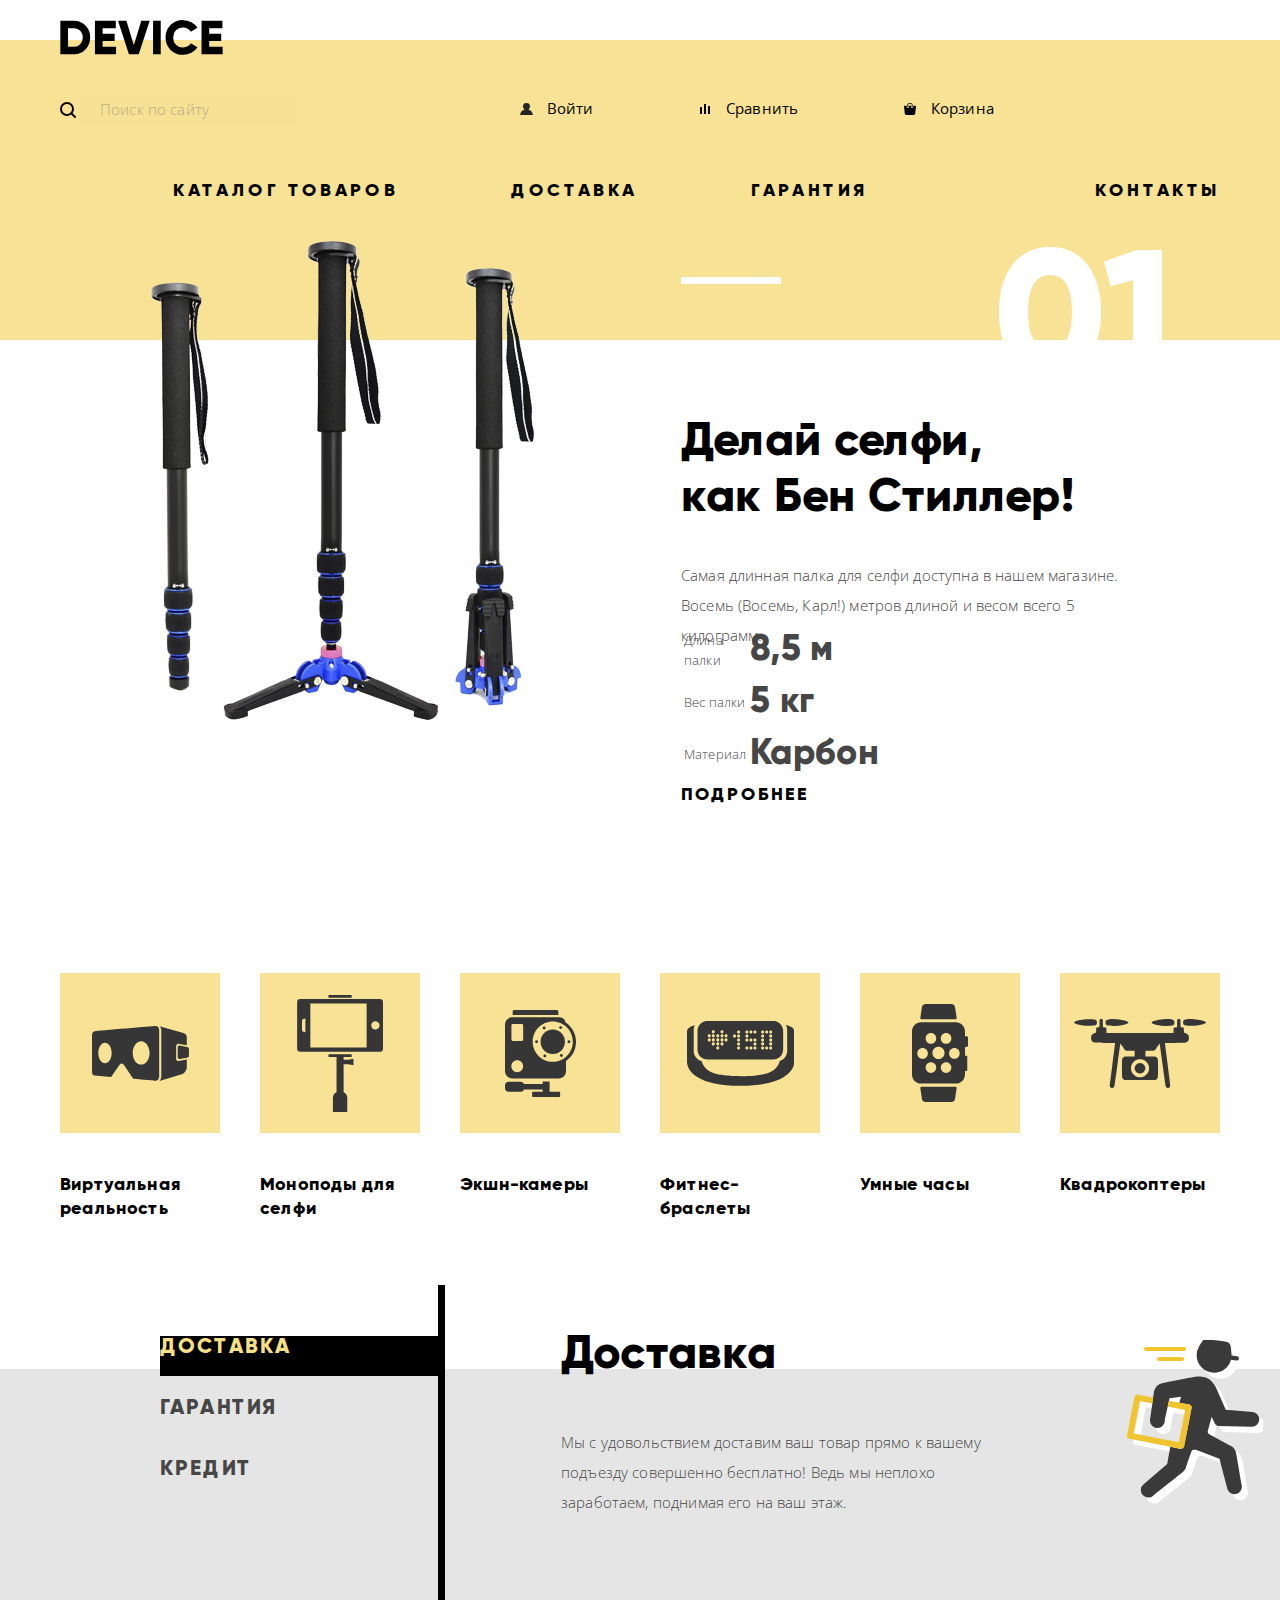
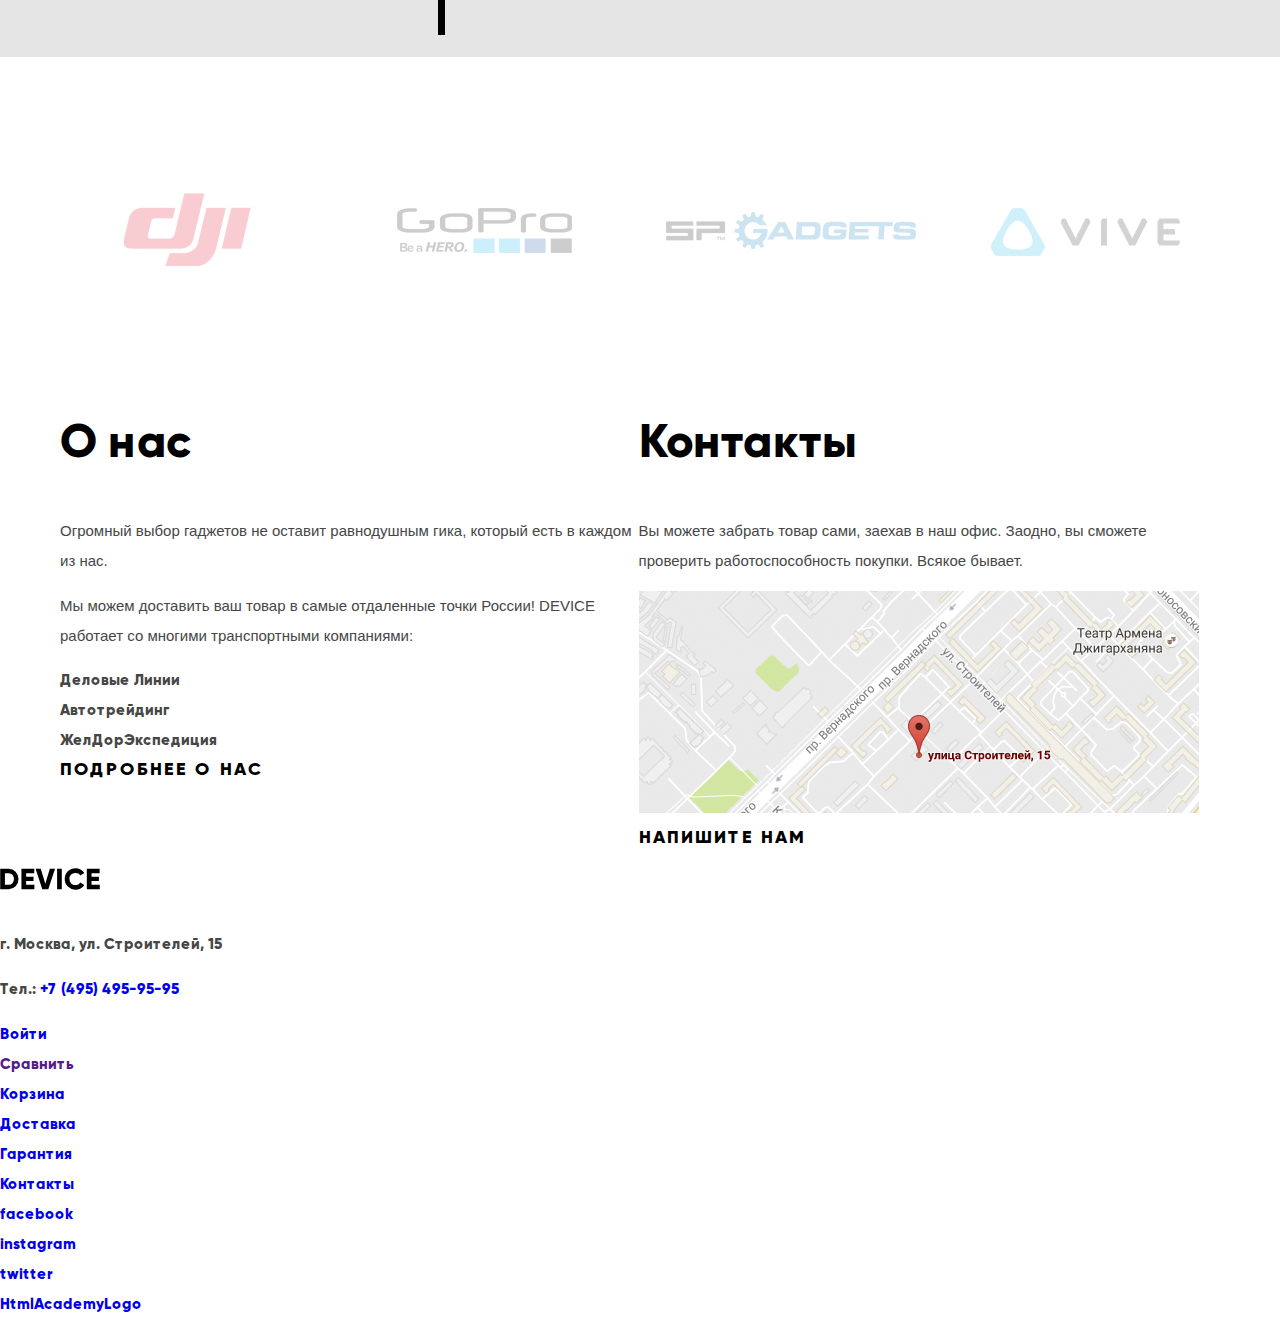
==== index.html @ a7e3dba8 "завершаем базовую стилизацию" ====
<!DOCTYPE html>
<html lang="ru">
<head>
    <meta charset="UTF-8">
    <title>Интернет магазине</title>
    <link href="css/style.css" rel="stylesheet">
    <link href="https://fonts.googleapis.com/css?family=Open+Sans&display=swap" rel="stylesheet">
</head>

<body>

  <header class="main-header">
      <nav class="main-navigation  container">
            <a class="main-logo-header" href="index.html">
                <img src="img/svg-device/logo-device.svg" alt="logo" width="163" height="35">
            </a>
            <div class="header-wrap">
              <div class="header-row">
                  <form class="search-form">
                      <input class="search-button" id="search" type="submit" value="">
                      <input class="search-text" type="search" placeholder="Поиск по сайту">
                  </form>
                  <ul class="user-navigation">
                      <li>
                          <a class="user-navigation-link" href="#">
                            <span class="user-nav-icon user-nav-icon--in"></span>
                            <span>Войти</span>
                          </a>
                      </li>
                      <li>
                          <a class="user-navigation-link" href="#">
                            <span class="user-nav-icon  user-nav-icon--compare"></span>
                            <span>Сравнить</span>
                          </a>
                      </li>
                      <li>
                          <a class="user-navigation-link" href="#">
                            <span class="user-nav-icon user-nav-icon--cart"></span>
                            <span>Корзина</span
                            </a>
                      </li>
                  </ul>
              </div>
              <div class="header-row">
                  <ul class="site-navigation">
                      <li>
                          <a class="site-navigation__link" href="catalog.html">каталог товаров</a>
                          <div class="drop-menu visually-hidden">
                              <ul>
                                  <li><a href="#">виртуальная реальность</a></li>
                                  <li><a>моноподы для селфи</a></li>
                                  <li><a href="#">экшн-камеры</a></li>
                              </ul>
                              <ul>
                                  <li><a href="#">фитнес-браслеты</a></li>
                                  <li><a href="#">умные часы</a></li>
                              </ul>
                              <ul>
                                  <li><a href="#">квадракоптеры</a></li>
                              </ul>
                           </div>
                      </li>
                      <li class="site-nav__link"><a class="site-navigation__link" href="#">доставка</a></li>
                      <li class="site-nav__link"><a class="site-navigation__link" href="#">гарантия</a></li>
                      <li class="site-nav__link"><a class="site-navigation__link" href="#">контакты</a></li>
                </ul>
              </div>
            </div>
      </nav>
  </header>


    <main>
        <h1 class="visually-hidden">Device -- интернет - магазин электроники</h1>

        <section class="promo">
            <h2 class="visually-hidden">Новинки</h2>
            <div class="promo-block  container">
              <ol>
                  <li class="promo-list">
                      <div class="">
                          <h3 class="visually-hidden">Длинная селфи-палка</h3>
                          <img src="img/slider-1.png" alt="фото длинной селфи-палки" width="384" height="486">
                      </div>
                      <div class="">
                      <div class="promo-number-block">
                          <div class="promo-line"></div>
                          <b class="promo-number">01</b>
                      </div>
                      <p class="promo-title"><strong>Делай селфи, как Бен Стиллер!</strong></p>
                      <p class="promo-text">Самая длинная палка для селфи доступна в нашем магазине. Восемь (Восемь, Карл!) метров длиной и весом всего 5 килограмм.</p>
                      <table class="info-table">
                            <caption class="visually-hidden">Характеристики товара</caption>
                            <tr>
                                <td>Длина палки</td>
                                <td class="info-table__big">8,5 м</td>
                            </tr>
                            <tr>
                                <td>Вес палки</td>
                                <td class="info-table__big">5 кг</td>
                            </tr>
                            <tr>
                                <td>Материал</td>
                                <td class="info-table__big">Карбон</td>
                            </tr>
                        </table>
                        <a class="button" href="#">Подробнее</a>
                      </div>
                  </li>
                  <li class="visually-hidden">
                      <h3>Фитнес-браслет</h3>
                      <img src="img/slider-2.png" alt="фото фитнес-браслета" width="345" height="485">
                      <p class="promo-title"><strong>Худеем правильно!</strong></p>
                      <p class="promo-text">Мотивирующие фитнес-браслеты помогут найти в себе силы не пропускать занятия и соблюдать диету.</p>
                      <table class="info-table">
                          <caption class="visually-hidden">Характеристики товара</caption>
                          <tr>
                              <td>Без подзарядки</td>
                              <td class="info-table__big">48 часов</td>
                          </tr>
                      </table>
                      <a href="#">Подробнее</a>
                  </li>
                  <li class="visually-hidden">
                      <h3>Квадрокоптер</h3>
                      <img src="img/slider-3.png" alt="фото квадрокоптера" width="526" height="334">
                      <p class="promo-title"><strong>Порхает как бабочка, жалит как пчела!</strong></p>
                      <p class="promo-text">Этот обычный, на первый взгляд, квадрокоптер оснащен мощным лазером, замаскированным под стандартную камеру.</p>
                      <table class="info-table">
                          <caption class="visually-hidden">Характеристики товара</caption>
                          <tr>
                              <td>Дальность полета</td>
                              <td class="info-table__big">800 м</td>
                          </tr>
                          <tr>
                              <td>Радиус поражения</td>
                              <td class="info-table__big">50 м</td>
                          </tr>
                      </table>
                      <a href="#">Подробнее</a>
                  </li>
              </ol>
            </div>
        </section>

        <section class="category">
            <div class="container">
              <h2 class="visually-hidden">Катерогии товаров</h2>
              <ul class="category-items">
                  <li class="category-list">
                      <a class="categort-link"href="#">
                          <span class="category-icon  category-icon--vr"></span>
                          <span class="category-text">Виртуальная реальность</span>
                      </a>
                  </li>
                  <li class="category-list">
                      <a class="categort-link" href="#">
                          <span class="category-icon  category-icon--selfy"></span>
                          <span class="category-text">Моноподы для селфи</span>
                      </a>
                  </li>
                  <li class="category-list">
                      <a class="categort-link"href="#">
                          <span class="category-icon  category-icon--camera"></span>
                          <span class="category-text">Экшн-камеры</span>
                      </a>
                  </li>
                  <li class="category-list">
                      <a class="categort-link"href="#">
                          <span class="category-icon  category-icon--bracelet"></span>
                          <span class="category-text">Фитнес-браслеты</span>
                      </a>
                  </li>
                  <li class="category-list">
                      <a class="categort-link"href="#">
                          <span class="category-icon  category-icon--watch"></span>
                          <span class="category-text">Умные часы</span>
                      </a>
                  </li  >
                <li class="category-list">
                    <a class="categort-link"href="#">
                        <span class="category-icon  category-icon--quadro"></span>
                        <span class="category-text">Квадрокоптеры</span>
                    </a>
                </li>
              </ul>
              </div>
          </section>

        <section class="advantages">
            <h2 class="visually-hidden">Преимущества</h2>
            <div class="advantages-wrap container">
                <div class="advantages-navigation">
                    <ol class="advantages-lists">
                        <li class="advantages-list  advantages-list--activ"><h3>Доставка</h3></li>
                        <li class="advantages-list"><h3>Гарантия</h3></li>
                        <li class="advantages-list"><h3>Кредит</h3></li>
                    </ol>
                </div>
                <div>
                    <ol class="advantages-content">
                        <li>
                            <h3 class="advantages-title">Доставка</h3>
                            <span class="advantages-icon advantages-icon--delivery"></span>
                            <p class="advantages-text">Мы с удовольствием доставим ваш товар прямо к вашему подъезду совершенно бесплатно! Ведь мы неплохо заработаем, поднимая его на ваш этаж.</p>
                        </li>
                        <li class="visually-hidden">
                            <h3 class="advantages-title">Гарантия</h3>
                            <span class="advantages-icon"></span>
                            <p class="advantages-text">Если из-за возгорания купленного у нас товара у вас сгорит дом — не переживайте, мы выдадим вам новый. Товар, не дом, конечно же.</p>
                        </li>
                        <li class="visually-hidden">
                            <h3 class="advantages-title">Кредит</h3>
                            <span class="advantages-icon"></span>
                            <p class="advantages-text">Залезть в долговую яму стало проще! Кредитные консультанты подберут для вас наиболее выгодные условия кредита. Выгодные для нашего банка, разумеется.
                        </li>
                    </ol>
                </div>
            </div>
        </section>

        <section class="partners">
            <h2 class="visually-hidden">Партнеры</h2>
            <div class="container">
                <ul class="partners-items">
                    <li class="partners-list">
                        <a href="#">
                            <span class="partners-title">DJI</span>
                            <span class="partners-icon  partners-icon--dji"></span>
                        </a>
                    </li>
                    <li class="partners-list">
                        <a href="#">
                            <span class="partners-title">SPGadgets</span>
                            <span class="partners-icon  partners-icon--spgadgets"></span>
                        </a>
                    </li>
                    <li class="partners-list">
                        <a href="#">
                            <span class="partners-title">GoPro</span>
                            <span class="partners-icon  partners-icon--gopro"></span>
                        </a>
                    </li>
                    <li class="partners-list">
                        <a href="#">
                          <span class="partners-title">Vive</span>
                          <span class="partners-icon  partners-icon--vive"></span>
                        </a>
                    </li>
                </ul>
            </div>
        </section>

        <section class="aboutUs container">
          <div class="aboutUs-wrap">
            <div class="aboutUs">
                <h2 class="visually-hidden">Информация о нас</h2>
                <h3 class="aboutUs-title">О нас</h3>
                <p class="aboutUs-text">Огромный выбор гаджетов не оставит равнодушным гика, который есть в каждом из нас.</p>
                <p class="aboutUs-text">Мы можем доставить ваш товар в самые отдаленные точки России! DEVICE работает со многими транспортными компаниями:</p>
                <ol>
                    <li>Деловые Линии</li>
                    <li>Автотрейдинг</li>
                    <li>ЖелДорЭкспедиция</li>
                </ol>
                <a class="button" href="#">Подробнее о нас</a>
            </div>
            <div class="contacts">
                <h2 class="visually-hidden">Наши контакты</h2>
                <h3 class="aboutUs-title">Контакты</h3>
                <p class="aboutUs-text">Вы можете забрать товар сами, заехав в наш офис. Заодно, вы сможете проверить работоспособность покупки. Всякое бывает.</p>
                <img src="img/map.png" alt="г. Москва, ул. Строителей, 15" width="560" height="222"><br>
                <a class="button" href="#">Напишите нам</a>
            </div>
          </div>
        </section>

    </main>

    <footer>
        <a href="index.html"><img class="" src="img/svg-device/logo-device.svg" alt="logo-device" width="100" height="50"></a>
        <h2 class="visually-hidden">Контакты магазина</h2>
        <p class="footer-link">г. Москва, ул. Строителей, 15</p>
        <p class="footer-link">Тел.:<a  href="tel:+74954959595"> +7 (495) 495-95-95</a></p>
        <h2 class="visually-hidden">Меню пользователя</h2>
        <ul class="footer-link">
            <li>
               <a href="#">Войти</a>
            </li>
            <li>
               <a href="">Cравнить</a>
            </li>
            <li>
               <a href="#">Kорзина</a>
            </li>
        </ul>
        <h2 class="visually-hidden">Информация о покупке товара </h2>
        <ul class="delivery-info">
            <li><a href="#">Доставка</a></li>
            <li><a href="#">Гарантия</a></li>
            <li><a href="#">Контакты</a></li>
        </ul>
        <h2 class="visually-hidden">Ссылки на социальные страницы</h2>
        <ul class="social-links">
            <li><a href="#" aria-label="Фейсбук">faсebook</a></li>
            <li><a href="#" aria-label="Инстаграм">instagram</a></li>
            <li><a href="#" aria-label="Твиттер">twitter</a></li>
        </ul>
        <h2 class="visually-hidden">Разработано HtmlAcademy</h2>
        <a href="#" aria-label="HtmlAcademy">HtmlAcademyLogo</a>
    </footer>


    <section class="visually-hidden modal modal-text">
        <h2 class="visually-hidden">написать нам письмо</h2>
        <form class="text-user" action="#" method="post">
            <label for="userName">Ваше имя:</label>
            <input id="userName" type="text" name="name" value="" placeholder="Имя Фамилия">
            <label for="userMail">Ваш e-mail:</label>
            <input id="userMail" type="email" name="email" value="" placeholder="email@example.com">
            <label for="letter">Текст письма:</label>
            <textarea id="letter" name="letter" >В свободной форме</textarea>
            <button class="modal-close" type="submit">Отправить</button>
        </form>
        <button class="modal-button" type="button">закрыть</button>
    </section>


    <section class="visually-hidden modal modal-map">
        <h2 class="visually-hidden">как до нас добраться</h2>
        <p><img class="" src="img/map-big.jpg" width="960" height="559" alt="г. Москва, ул. Строителей, 15"></p>
        <button class="modal-close" type="button">закрыть</button>
    </section>

</body>
</html>
---- css/style.css ----
@font-face {
    font-family: "gilroy";
    src:
            url("../fonts/Gilroy-Extrabold.woff2") format("woff2"),
            url("../fonts/Gilroy-Extrabold.woff") format("woff"),
            url("../fonts/Gilroy-Extrabold.ttf") format("truetype");
    font-weight: 800;
}
body {
    margin: 0;
    padding: 0;
    font-size: 15px;
    font-family: "gilroy", "Open Sans", sans-serif;
    color: #464646;
    line-height: 30px;
}
.visually-hidden {
    position: absolute;
    overflow: hidden;
    clip: rect(0 0 0 0);
    width: 1px;
    height: 1px;
    border: 0;
    padding: 0;
    margin: 0;
}
a {
    text-decoration: none;
}
ol , li {
    list-style: none;
}

ol, ul {
  margin: 0;
  padding: 0;
}

.container {
    width: 1160px;
    margin-left: auto;
    margin-right: auto;
    padding-left: 20px;
    padding-right: 20px;
}
.header-row {
    display: flex;
    justify-content: space-between;
    padding-top: 53px;
}
.main-header {
    min-height: 347px;
}
.main-navigation {
    height: 300px;
    margin-top: 40px;
    background-color: rgba(240, 197, 46, 0.5);
    margin-left: auto;
    margin-right: auto;
    padding-left: 60px;
    padding-right: 60px;
    display: flex;
    flex-direction: column;
    position: relative;

}
.main-logo-header {
    width: 163px;
    height: 35px;
    top: -20px;
    position: absolute;
}
.main-logo-header:hover{
    opacity: 0.6;
}
.main-logo-header:active{
    opacity: 0.3;
}
.main-navigation a{
    color: #000000;
}
.main-navigation a:hover{
    opacity: 0.6;
}
.main-navigation a:active{
    opacity: 0.3;
}
.user-navigation {
    display: flex;
    justify-content: space-between;
    font-family: "Open Sans",sans-serif;
    font-size: 15px;
    line-height: 30px;
    letter-spacing: 0.15px;
    width: 50%;
    margin-left: 100px;
}

.user-navigation-link {
    display:flex;
}
.user-nav-icon {
    display: block;
    width: 13px;
    height: 12px;
    background-repeat: no-repeat;
    background-position: center;
    margin-right: 14px;
    margin-top: 10px;
}
.user-nav-icon--in {
    background-image: url("../img/svg-device/user.svg");
}
.user-nav-icon--compare {
    background-image: url("../img/svg-device/compare.svg");
}
.user-nav-icon--cart{
    background-image: url("../img/svg-device/cart.svg");
}
.site-navigation {
    display: flex;
    justify-content: space-between;
    width: 1160px;
    font-size: 18px;
    line-height: 24px;
    text-transform: uppercase;
    letter-spacing: 3.6px;

}
.site-navigation li:first-child{
    background: url("../img/svg-device/plus.svg") no-repeat right;
    margin-right: 326px;
}
.site-navigation li:last-child{
    margin-left: 114px;
}

.search-text {
    font-family: "Open Sans", sans-serif;
    font-size: 15px;
    font-weight: 300;
    line-height: 30px;
    letter-spacing: 0.15px;
    border: none;
    background-color: rgba(240, 197, 46, 0.02);
    opacity: 0.5;
    color: rgba(0, 0, 0, 0.38);
    padding-left: 20px;
}
.search-button {
    width: 16px;
    height: 16px;
    border: none;
    background: url("../img/svg-device/search.svg");
    top: 51px;
    left: 63px;
}

.promo {
  display: flex;
  justify-content: center;
  height: 486px;
  position: relative;
}
.promo-block {
  position: absolute;
  top: -150px;
}
.promo-list {
  display: flex;
  justify-content: space-between;
  width: 1010px;
  height: 486px;
  padding-left: 90px;
  padding-right: auto;
}
.promo-block {
  display: flex;
}
.promo-line {
    width: 100px;
    height: 7px;
    background: #ffffff;
    margin-top: 40px;
}
.promo-number-block {
  display: flex;
  justify-content: space-between;
}
.promo-number {
  width: 166px;
  height: 131px;
  color: #ffffff;
  font-family: "gilroy", sans-serif;
  font-size: 179px;
  font-weight: 400;
  line-height: 179.2px;
  letter-spacing: 0.36px;
}
.promo-title {
    width: 394px;
    height: 98px;
    color: #000000;
    font-family: "gilroy", sans-serif;
    font-size: 47px;
    font-weight: 400;
    line-height: 56px;
    letter-spacing: 0.17px;
}
.promo-text {
    width: 479px;
    height: 46px;
    color: #464646;
    font-family: "Open Sans", sans-serif;
    font-size: 15px;
    font-weight: 300;
    line-height: 30px;
    letter-spacing: 0.15px;
}
.button {
    width: 133px;
    height: 15px;
    color: #000000;
    font-family: "gilroy", sans-serif;
    font-size: 18px;
    font-weight: 400;
    line-height: 24px;
    text-transform: uppercase;
    letter-spacing: 2.15px;
}
.info-table {
    width: 78px;
    height: 11px;
    color: #464646;
    font-family: "Open Sans", sans-serif;
    font-size: 13px;
    font-weight: 300;
    line-height: 20px;
    letter-spacing: 0.13px;
}
.info-table__big {
    font-family: "gilroy", sans-serif;
    font-size: 36px;
    font-weight: 300;
    line-height: 48px;
    letter-spacing: 0.36px;
}
.category {
    display: flex;
    justify-content: center;
}
.category-items {
  display: flex;
  justify-content: space-between;
  padding: 100px 0 0 0;
}
.category-list {
  width: 160px;
}
.category-icon {
  display: block;
  width: 160px;
  height: 160px;
  background-position: center;
  background-repeat: no-repeat;
  background-color: rgba(240, 197, 46, 0.5);
}
.category-icon--vr {
  background-image: url("../img/svg-device/popular-1.svg");
}
.category-icon--selfy {
  background-image: url("../img/svg-device/popular-2.svg");
}
.category-icon--camera {
  background-image: url("../img/svg-device/popular-3.svg");
}
.category-icon--bracelet {
  background-image: url("../img/svg-device/popular-4.svg");
}
.category-icon--watch {
  background-image: url("../img/svg-device/popular-5.svg");
}
.category-icon--quadro {
  background-image: url("../img/svg-device/popular-6.svg");
}
.category-text {
    display: block;
    margin-top: 40px;
    width: 157px;
    height: 16px;
    color: #000000;
    font-family: "gilroy", sans-serif;
    font-size: 18px;
    font-weight: 400;
    line-height: 24px;
    letter-spacing: 0.18px;
}

.partners {
    display: flex;
    justify-content: center;
}
.partners-items {
    display: flex;
    justify-content: space-between;
    padding: 94px 0 0 0;
}
.partners-list {
    font-size: 0;
}
.partners-icon {
    display: block;
    width: 260px;
    height: 100px;
    background-position: center;
    background-repeat: no-repeat;
}
.partners-icon--dji {
  background-image: url("../img/logo-1.png");
}
.partners-icon--spgadgets {
  background-image: url("../img/logo-2.png");
}
.partners-icon--gopro {
  background-image: url("../img/logo-3.png");
}
.partners-icon--vive {
  background-image: url("../img/logo-4.png");
}
.advantages {
    display: block;
    background-position: center;
    width: 1445px;
    height: 288px;
    background-color: #e5e5e5;
    margin-left: auto;
    margin-right: auto;
    margin-top: 180px;
    position: relative;
}
.advantages-wrap {
    display: flex;
    position: absolute;
    margin-left: 140px;
    margin-right: 140px;
    top: -84px;
}
.advantages-navigation {
    border-right: 7px solid #000000;
    height: 320px;
    width: 278px;
    padding-top: 30px;
}
.advantages-content {
  display: block;
  margin-left: 116px;
}
.advantages-lists {
    font-family: "gilroy",sans-serif;
    font-size: 18px;
    font-weight: 400;
    line-height: 24px;
    text-transform: uppercase;
    letter-spacing: 2.15px;
}
.advantages-list {
    display: block;
    width: 278px;
    height: 40px;
}
.advantages-list--activ {
    color: #f7e184;
    background-color: #000000;
}
.advantages-content {
    width: 426px;
    height: 157px;
    position: relative;
}
.advantages-title {
    color: #000000;
    font-family: "gilroy",sans-serif;
    font-size: 47px;
    font-weight: 400;
    line-height: 48px;
    letter-spacing: 0.21px;
}
.advantages-text {
    color: #464646;
    font-family: "Open Sans",sans-serif;
    font-size: 15px;
    font-weight: 300;
    line-height: 30px;
    letter-spacing: 0.15px;
}
.advantages-icon {
    display: block;
    width: 200px;
    height: 200px;
    background-position: center;
    background-repeat: no-repeat;
    position: absolute;
    left: 534px;
    top: -10px;
}
.advantages-icon--delivery {
    background-image: url("../img/svg-device/delivery.svg");
}

.aboutUs-wrap {
    margin-left: auto;
    margin-right: auto;
    display: flex;
    justify-content: space-between;
    margin-top: 93px;
}
.aboutUs-title {
    color: #000000;
    font-family: "gilroy",sans-serif;
    font-size: 47px;
    font-weight: 400;
    line-height: 48px;
    letter-spacing: 0.21px;
}
.aboutUs-text {
    color: #464646;
    font-family: "Open Sans";
    font-size: 15px;
    font-weight: 300;
    font-family: "Open Sans - Light",sans-serif;
    font-weight: 300;
    line-height: 30px;
}
.button {
    color: #000000;
    font-family: "gilroy",sans-serif;
    font-size: 18px;
    font-weight: 400;
    line-height: 24px;
    text-transform: uppercase;
    letter-spacing: 2.15px;
}
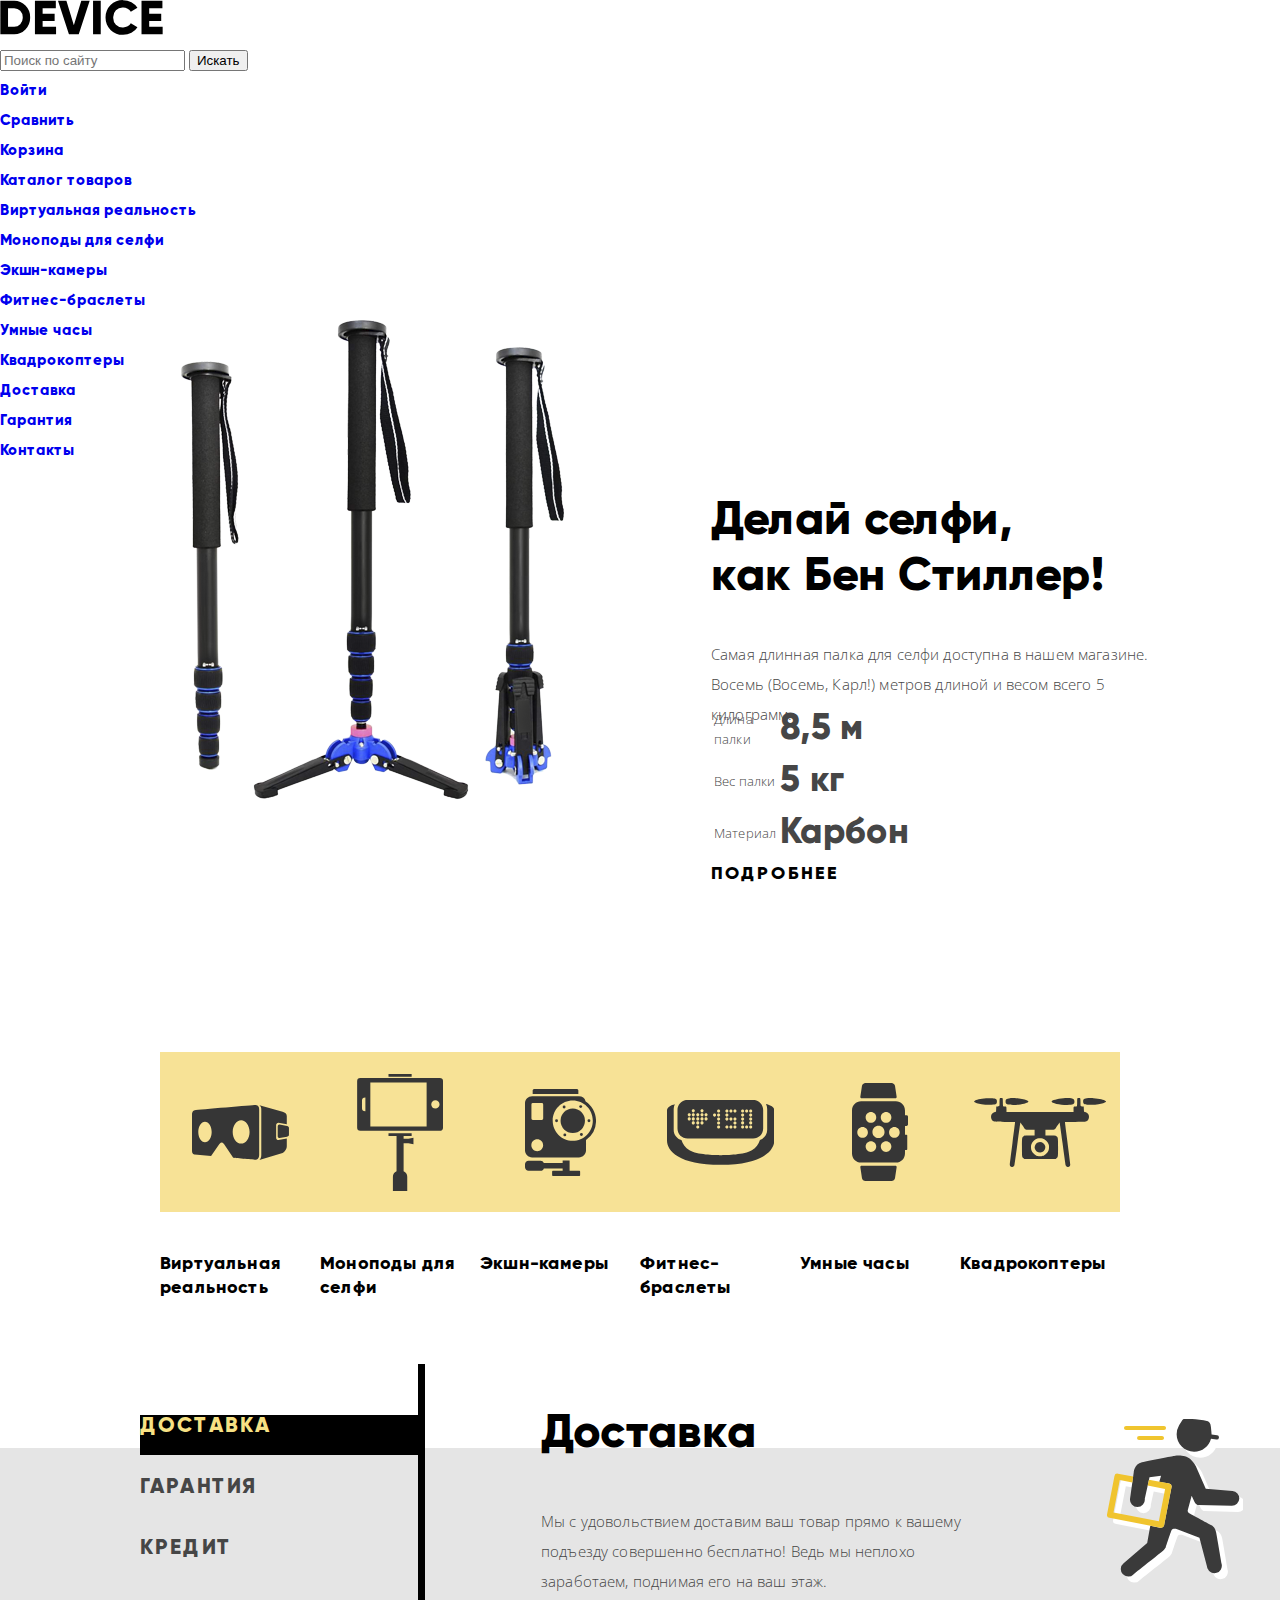
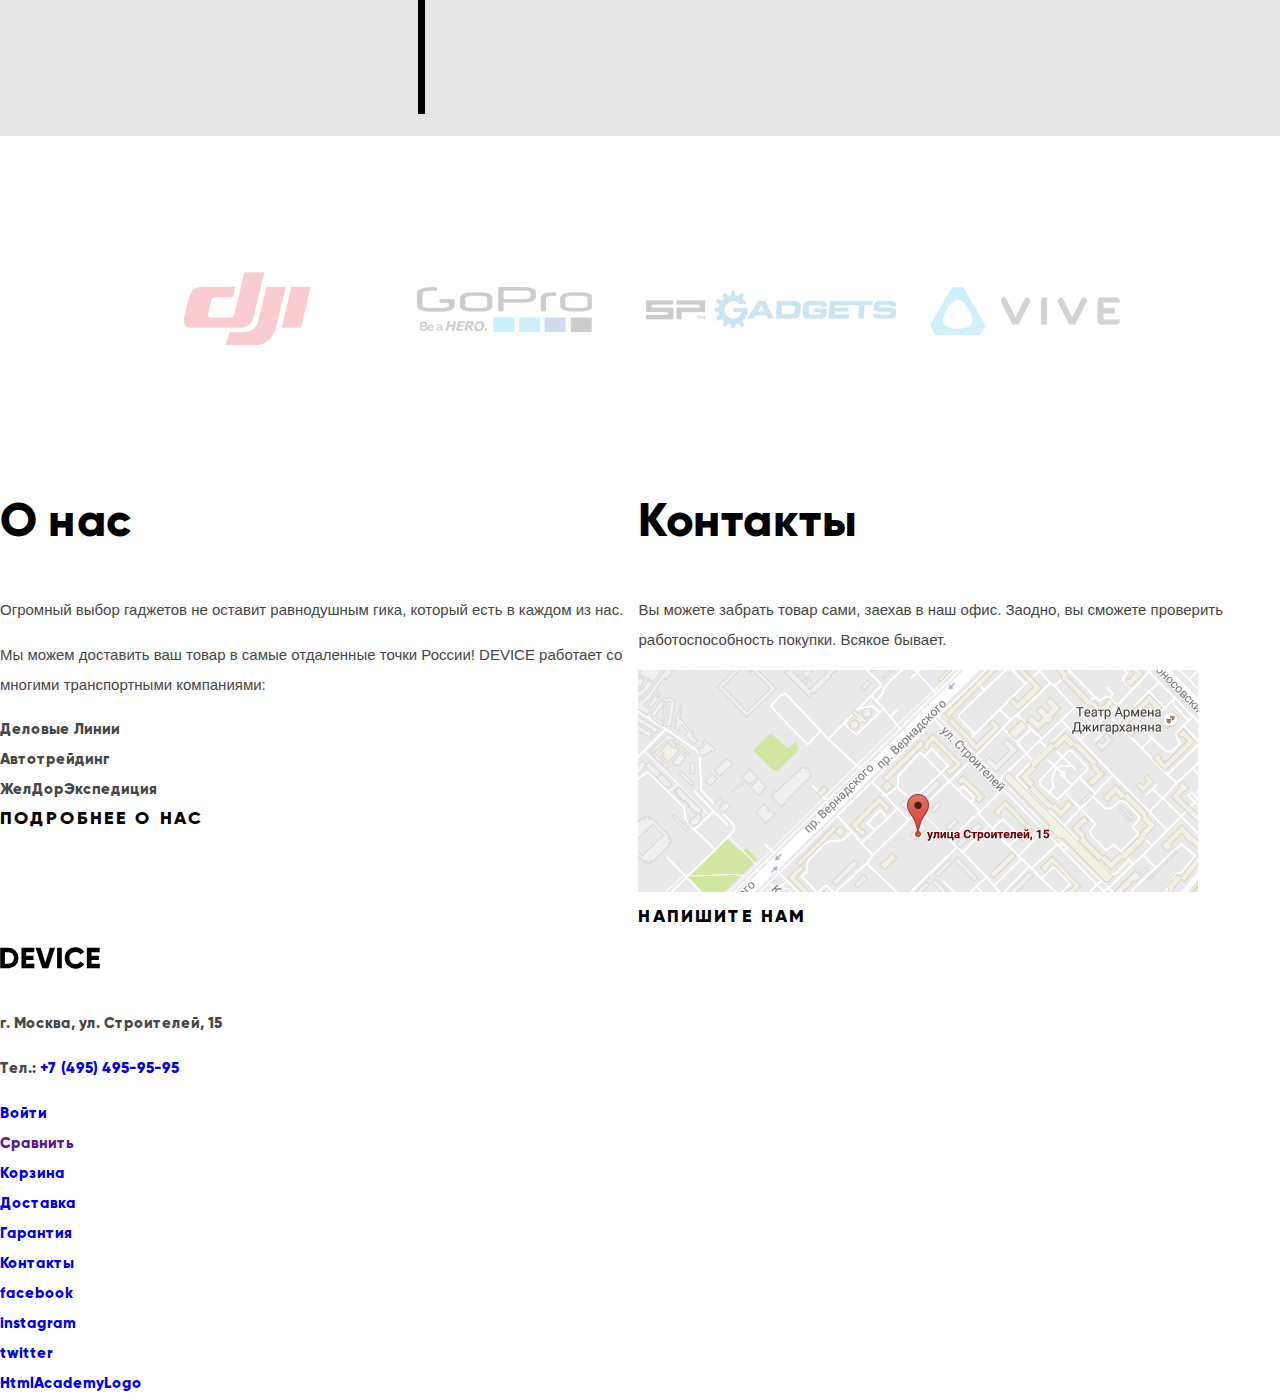
==== commit 9acae8b0: "Разметка шапки сайта" ====
--- a/index.html
+++ b/index.html
@@ -8,7 +8,7 @@
 </head>
 
 <body>
-
+  <!--
   <header class="main-header">
       <nav class="main-navigation  container">
             <a class="main-logo-header" href="index.html">
@@ -68,7 +68,62 @@
             </div>
       </nav>
   </header>
-
+  -->
+
+  <header class="main-header">
+
+    <a class="main-logo" href="index.html">
+      <img src="img/svg-device/logo-device.svg" alt="logo" width="163" height="35">
+    </a>
+
+    <nav class="main-navigation">
+
+      <form class="form-search">
+        <input type="search" placeholder="Поиск по сайту">
+        <button type="submit">Искать</button>
+      </form>
+
+      <ul class="user-navigation">
+        <li>
+          <a href="#">Войти</a>
+        </li>
+        <li>
+          <a href="#">Сравнить</a>
+        </li>
+        <li>
+          <a href="#">Корзина</a>
+        </li>
+      </ul>
+
+      <ul class="catalog-navigation">
+        <li>
+          <a href="catalog.html">Каталог товаров</a>
+          <ul class="dropdown-navigation">
+            <li><a href="#">Виртуальная реальность</a></li>
+            <li><a href="catalog.html">Моноподы для селфи</a></li>
+            <li><a href="#">Экшн-камеры</a></li>
+            <li><a href="#">Фитнес-браслеты</a></li>
+            <li><a href="#">Умные часы</a></li>
+            <li><a href="#">Квадрокоптеры</a></li>
+          </ul>
+        </li>
+      </ul>
+
+      <ul class="site-navigation">
+        <li>
+          <a href="#">Доставка</a>
+        </li>
+        <li>
+          <a href="#">Гарантия</a>
+        </li>
+        <li>
+          <a href="#">Контакты</a>
+        </li>
+      </ul>
+
+    </nav>
+
+  </header>
 
     <main>
         <h1 class="visually-hidden">Device -- интернет - магазин электроники</h1>
--- a/css/style.css
+++ b/css/style.css
@@ -2,8 +2,7 @@
     font-family: "gilroy";
     src:
             url("../fonts/Gilroy-Extrabold.woff2") format("woff2"),
-            url("../fonts/Gilroy-Extrabold.woff") format("woff"),
-            url("../fonts/Gilroy-Extrabold.ttf") format("truetype");
+            url("../fonts/Gilroy-Extrabold.woff") format("woff")
     font-weight: 800;
 }
 body {
@@ -36,7 +35,7 @@
   padding: 0;
 }
 
-.container {
+/* .container {
     width: 1160px;
     margin-left: auto;
     margin-right: auto;
@@ -45,7 +44,7 @@
 }
 .header-row {
     display: flex;
-    justify-content: space-between;
+
     padding-top: 53px;
 }
 .main-header {
@@ -155,7 +154,7 @@
     top: 51px;
     left: 63px;
 }
-
+*/
 .promo {
   display: flex;
   justify-content: center;
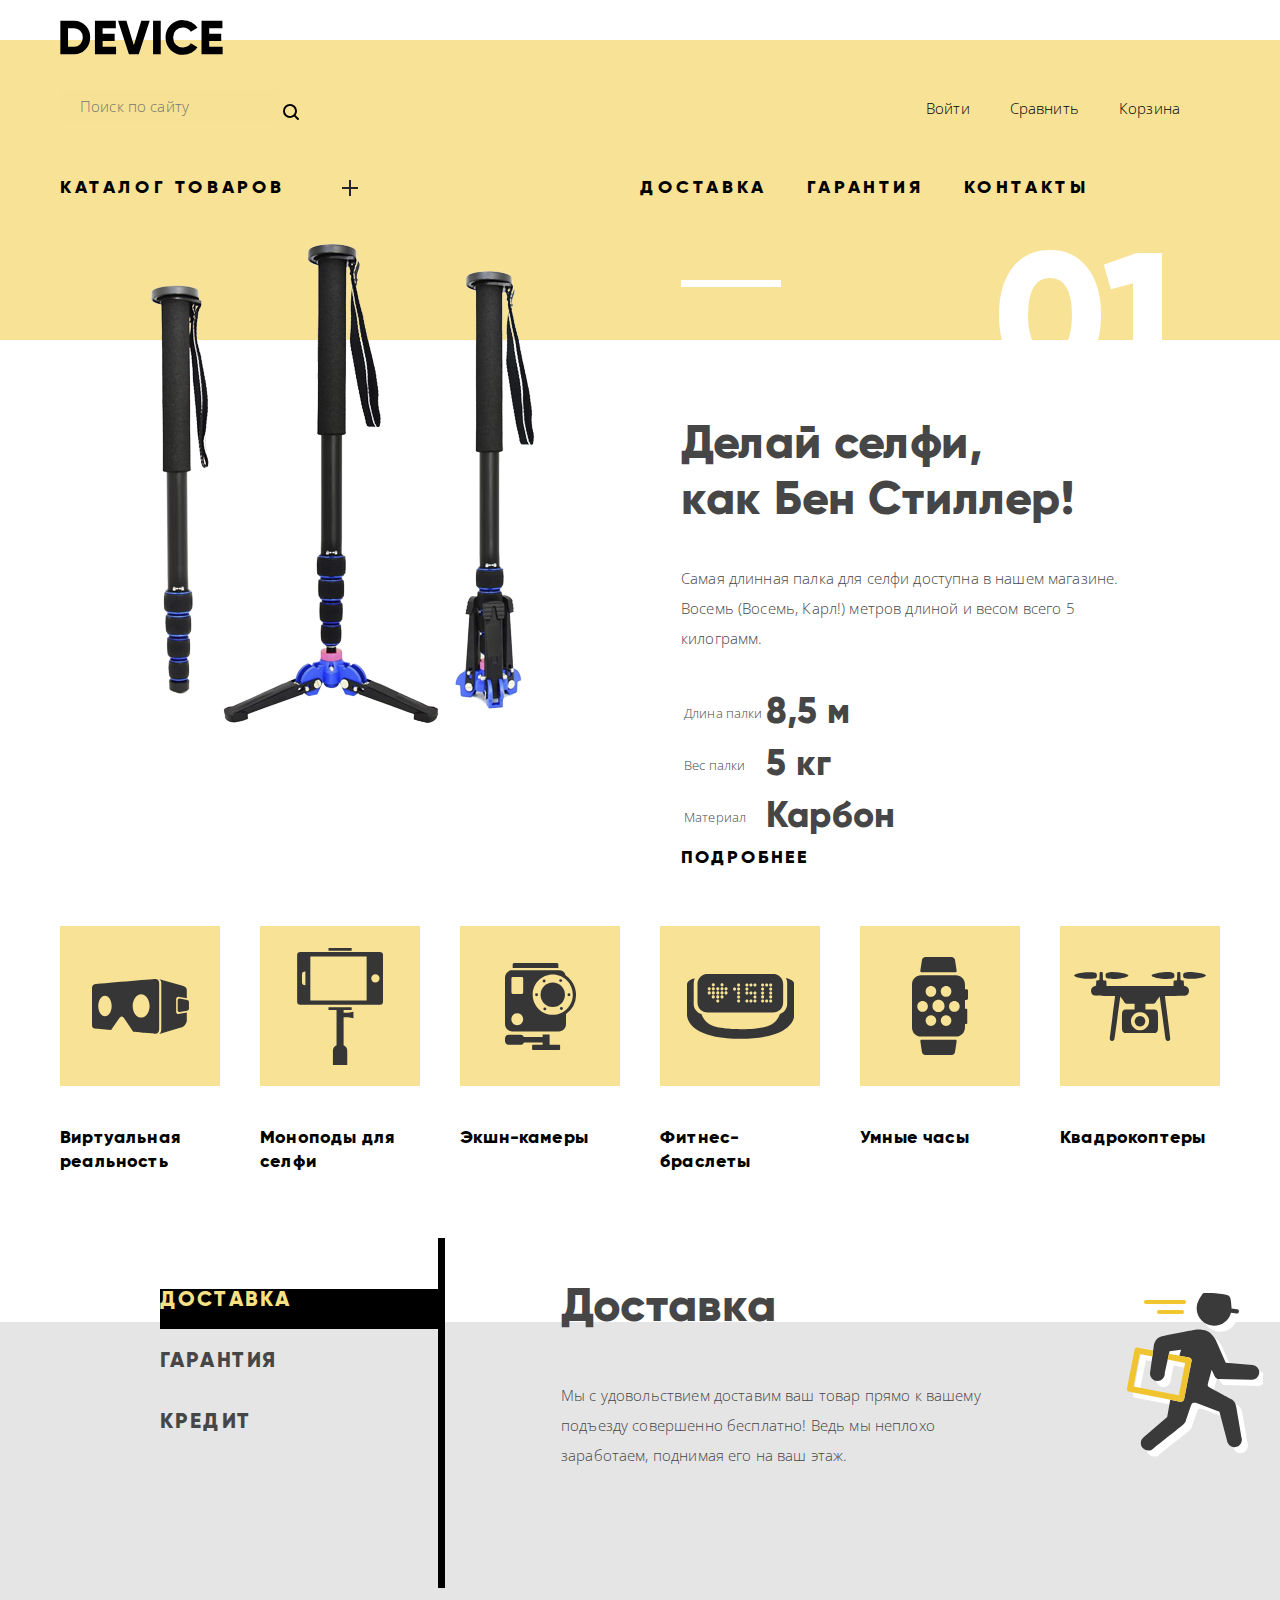
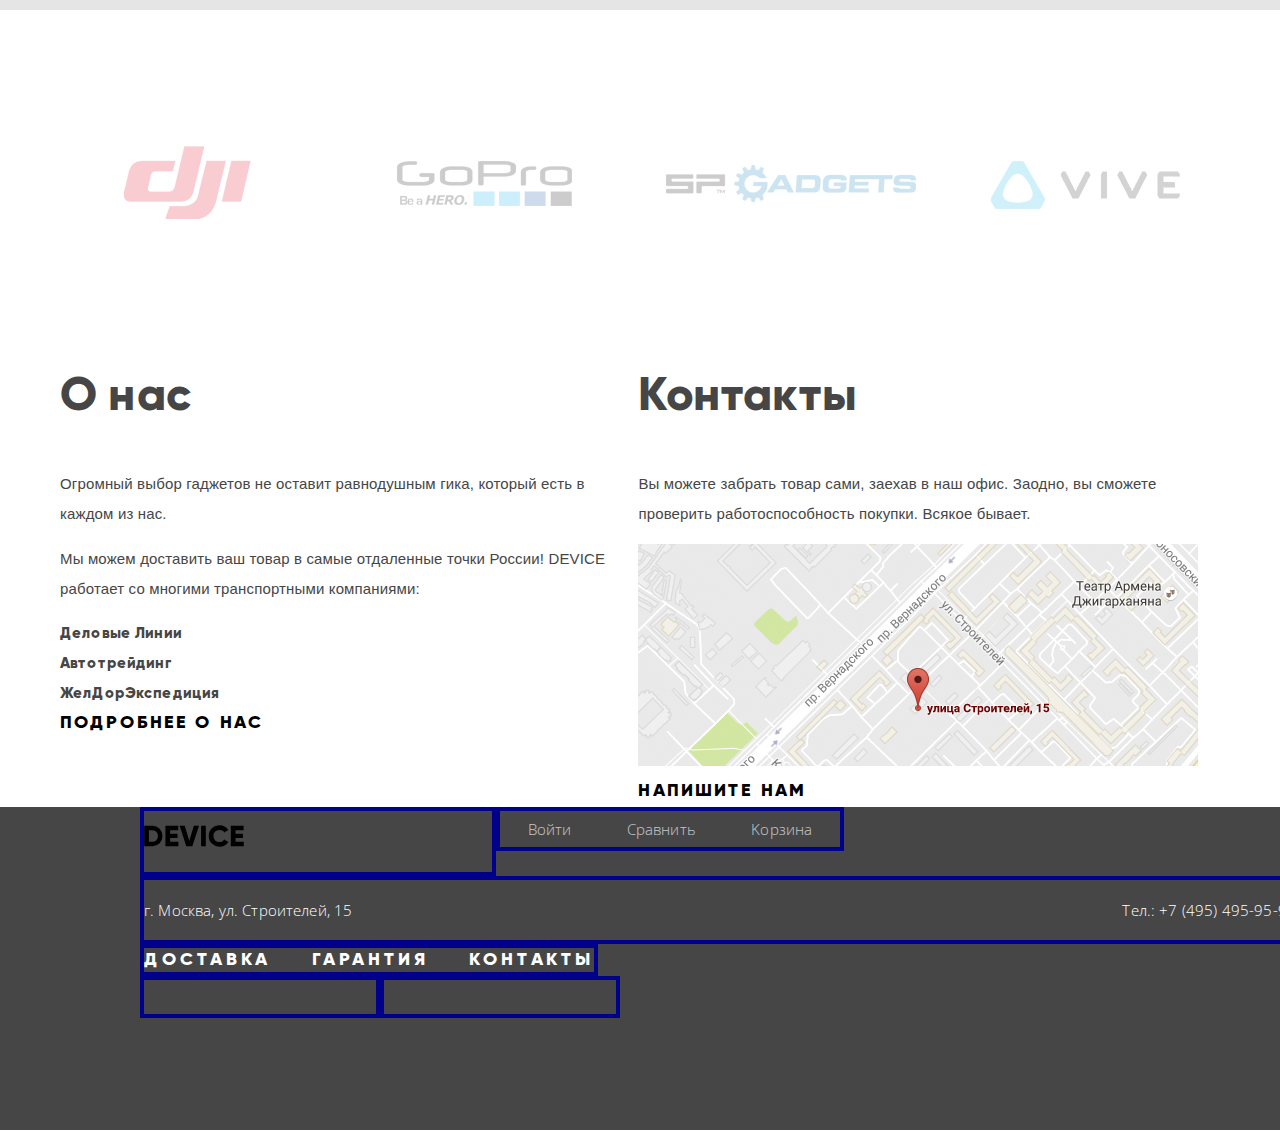
==== commit 7346492b: "добавление быловых стилей и сетки футеру" ====
--- a/index.html
+++ b/index.html
@@ -8,69 +8,8 @@
 </head>
 
 <body>
-  <!--
-  <header class="main-header">
-      <nav class="main-navigation  container">
-            <a class="main-logo-header" href="index.html">
-                <img src="img/svg-device/logo-device.svg" alt="logo" width="163" height="35">
-            </a>
-            <div class="header-wrap">
-              <div class="header-row">
-                  <form class="search-form">
-                      <input class="search-button" id="search" type="submit" value="">
-                      <input class="search-text" type="search" placeholder="Поиск по сайту">
-                  </form>
-                  <ul class="user-navigation">
-                      <li>
-                          <a class="user-navigation-link" href="#">
-                            <span class="user-nav-icon user-nav-icon--in"></span>
-                            <span>Войти</span>
-                          </a>
-                      </li>
-                      <li>
-                          <a class="user-navigation-link" href="#">
-                            <span class="user-nav-icon  user-nav-icon--compare"></span>
-                            <span>Сравнить</span>
-                          </a>
-                      </li>
-                      <li>
-                          <a class="user-navigation-link" href="#">
-                            <span class="user-nav-icon user-nav-icon--cart"></span>
-                            <span>Корзина</span
-                            </a>
-                      </li>
-                  </ul>
-              </div>
-              <div class="header-row">
-                  <ul class="site-navigation">
-                      <li>
-                          <a class="site-navigation__link" href="catalog.html">каталог товаров</a>
-                          <div class="drop-menu visually-hidden">
-                              <ul>
-                                  <li><a href="#">виртуальная реальность</a></li>
-                                  <li><a>моноподы для селфи</a></li>
-                                  <li><a href="#">экшн-камеры</a></li>
-                              </ul>
-                              <ul>
-                                  <li><a href="#">фитнес-браслеты</a></li>
-                                  <li><a href="#">умные часы</a></li>
-                              </ul>
-                              <ul>
-                                  <li><a href="#">квадракоптеры</a></li>
-                              </ul>
-                           </div>
-                      </li>
-                      <li class="site-nav__link"><a class="site-navigation__link" href="#">доставка</a></li>
-                      <li class="site-nav__link"><a class="site-navigation__link" href="#">гарантия</a></li>
-                      <li class="site-nav__link"><a class="site-navigation__link" href="#">контакты</a></li>
-                </ul>
-              </div>
-            </div>
-      </nav>
-  </header>
-  -->
-
-  <header class="main-header">
+
+  <header class="main-header container">
 
     <a class="main-logo" href="index.html">
       <img src="img/svg-device/logo-device.svg" alt="logo" width="163" height="35">
@@ -78,48 +17,72 @@
 
     <nav class="main-navigation">
 
-      <form class="form-search">
-        <input type="search" placeholder="Поиск по сайту">
-        <button type="submit">Искать</button>
-      </form>
-
-      <ul class="user-navigation">
-        <li>
-          <a href="#">Войти</a>
-        </li>
-        <li>
-          <a href="#">Сравнить</a>
-        </li>
-        <li>
-          <a href="#">Корзина</a>
-        </li>
-      </ul>
-
-      <ul class="catalog-navigation">
-        <li>
-          <a href="catalog.html">Каталог товаров</a>
-          <ul class="dropdown-navigation">
-            <li><a href="#">Виртуальная реальность</a></li>
-            <li><a href="catalog.html">Моноподы для селфи</a></li>
-            <li><a href="#">Экшн-камеры</a></li>
-            <li><a href="#">Фитнес-браслеты</a></li>
-            <li><a href="#">Умные часы</a></li>
-            <li><a href="#">Квадрокоптеры</a></li>
+      <div class="row">
+
+        <div class="column">
+
+          <form class="form-search">
+            <input type="search" placeholder="Поиск по сайту">
+            <button type="submit">Искать</button>
+          </form>
+
+        </div>
+
+        <div class="column">
+
+            <ul class="user-navigation">
+              <li>
+                <a href="#">Войти</a>
+              </li>
+              <li>
+                <a href="#">Сравнить</a>
+              </li>
+              <li>
+                <a href="#">Корзина</a>
+              </li>
+            </ul>
+
+        </div>
+
+      </div>
+
+      <div class="row">
+
+        <div class="column">
+
+          <ul class="catalog-navigation">
+            <li>
+              <a href="catalog.html">Каталог товаров</a>
+              <ul class="dropdown-navigation visually-hidden">
+                <li><a href="#">Виртуальная реальность</a></li>
+                <li><a href="catalog.html">Моноподы для селфи</a></li>
+                <li><a href="#">Экшн-камеры</a></li>
+                <li><a href="#">Фитнес-браслеты</a></li>
+                <li><a href="#">Умные часы</a></li>
+                <li><a href="#">Квадрокоптеры</a></li>
+              </ul>
+            </li>
           </ul>
-        </li>
-      </ul>
-
-      <ul class="site-navigation">
-        <li>
-          <a href="#">Доставка</a>
-        </li>
-        <li>
-          <a href="#">Гарантия</a>
-        </li>
-        <li>
-          <a href="#">Контакты</a>
-        </li>
-      </ul>
+
+        </div>
+
+        <div class="column">
+
+          <ul class="site-navigation">
+            <li>
+              <a href="#">Доставка</a>
+            </li>
+            <li>
+              <a href="#">Гарантия</a>
+            </li>
+            <li>
+              <a href="#">Контакты</a>
+            </li>
+          </ul>
+
+        </div>
+
+      </div>
 
     </nav>
 
@@ -203,37 +166,37 @@
               <h2 class="visually-hidden">Катерогии товаров</h2>
               <ul class="category-items">
                   <li class="category-list">
-                      <a class="categort-link"href="#">
+                      <a class="category-link"href="#">
                           <span class="category-icon  category-icon--vr"></span>
                           <span class="category-text">Виртуальная реальность</span>
                       </a>
                   </li>
                   <li class="category-list">
-                      <a class="categort-link" href="#">
+                      <a class="category-link" href="#">
                           <span class="category-icon  category-icon--selfy"></span>
                           <span class="category-text">Моноподы для селфи</span>
                       </a>
                   </li>
                   <li class="category-list">
-                      <a class="categort-link"href="#">
+                      <a class="category-link"href="#">
                           <span class="category-icon  category-icon--camera"></span>
                           <span class="category-text">Экшн-камеры</span>
                       </a>
                   </li>
                   <li class="category-list">
-                      <a class="categort-link"href="#">
+                      <a class="category-link"href="#">
                           <span class="category-icon  category-icon--bracelet"></span>
                           <span class="category-text">Фитнес-браслеты</span>
                       </a>
                   </li>
                   <li class="category-list">
-                      <a class="categort-link"href="#">
+                      <a class="category-link"href="#">
                           <span class="category-icon  category-icon--watch"></span>
                           <span class="category-text">Умные часы</span>
                       </a>
                   </li  >
                 <li class="category-list">
-                    <a class="categort-link"href="#">
+                    <a class="category-link"href="#">
                         <span class="category-icon  category-icon--quadro"></span>
                         <span class="category-text">Квадрокоптеры</span>
                     </a>
@@ -333,36 +296,63 @@
     </main>
 
     <footer>
-        <a href="index.html"><img class="" src="img/svg-device/logo-device.svg" alt="logo-device" width="100" height="50"></a>
-        <h2 class="visually-hidden">Контакты магазина</h2>
-        <p class="footer-link">г. Москва, ул. Строителей, 15</p>
-        <p class="footer-link">Тел.:<a  href="tel:+74954959595"> +7 (495) 495-95-95</a></p>
-        <h2 class="visually-hidden">Меню пользователя</h2>
-        <ul class="footer-link">
-            <li>
-               <a href="#">Войти</a>
-            </li>
-            <li>
-               <a href="">Cравнить</a>
-            </li>
-            <li>
-               <a href="#">Kорзина</a>
-            </li>
-        </ul>
-        <h2 class="visually-hidden">Информация о покупке товара </h2>
-        <ul class="delivery-info">
-            <li><a href="#">Доставка</a></li>
-            <li><a href="#">Гарантия</a></li>
-            <li><a href="#">Контакты</a></li>
-        </ul>
-        <h2 class="visually-hidden">Ссылки на социальные страницы</h2>
-        <ul class="social-links">
-            <li><a href="#" aria-label="Фейсбук">faсebook</a></li>
-            <li><a href="#" aria-label="Инстаграм">instagram</a></li>
-            <li><a href="#" aria-label="Твиттер">twitter</a></li>
-        </ul>
-        <h2 class="visually-hidden">Разработано HtmlAcademy</h2>
-        <a href="#" aria-label="HtmlAcademy">HtmlAcademyLogo</a>
+
+        <div class="container">
+
+            <div class="row">
+
+                <a class="footer-logo cow" href="index.html"><img class="" src="img/svg-device/logo-device.svg" alt="logo-device" width="100" height="50"></a>
+
+                <div class="user-navigation--footer">
+                    <ul class="footer-link">
+                        <li>
+                            <a href="#">Войти</a>
+                        </li>
+                        <li>
+                            <a href="">Cравнить</a>
+                        </li>
+                        <li>
+                            <a href="#">Kорзина</a>
+                        </li>
+                    </ul>
+                </div>
+            </div>
+
+            <div class="shop-contacts row">
+                <h2 class="visually-hidden">Контакты магазина</h2>
+                <p class="address">г. Москва, ул. Строителей, 15</p>
+                <p class="phone-number">Тел.:<a  href="tel:+74954959595"> +7 (495) 495-95-95</a></p>
+            </div>
+
+            <div class="sale-info row">
+                <h2 class="visually-hidden">Информация о покупке товара </h2>
+                <ul class="delivery-info">
+                    <li><a href="#">Доставка</a></li>
+                    <li><a href="#">Гарантия</a></li>
+                    <li><a href="#">Контакты</a></li>
+                </ul>
+            </div>
+
+            <div class="social">
+
+                <div class="social-block">
+                    <h2 class="visually-hidden">Ссылки на социальные страницы</h2>
+                    <ul class="social-links">
+                        <li><a class="social-links--fb" href="#" aria-label="Фейсбук">faсebook</a></li>
+                        <li><a class="social-links--in" href="#" aria-label="Инстаграм">instagram</a></li>
+                        <li><a class="social-links--tw" href="#" aria-label="Твиттер">twitter</a></li>
+                    </ul>
+                </div>
+
+                <div class="copyright row">
+                    <h2 class="visually-hidden">Разработано HtmlAcademy</h2>
+                    <a href="#" aria-label="HtmlAcademy">HtmlAcademyLogo</a>
+                </div>
+
+            </div>
+
+        </div>
+
     </footer>
 
 
--- a/css/style.css
+++ b/css/style.css
@@ -2,16 +2,20 @@
     font-family: "gilroy";
     src:
             url("../fonts/Gilroy-Extrabold.woff2") format("woff2"),
-            url("../fonts/Gilroy-Extrabold.woff") format("woff")
+            url("../fonts/Gilroy-Extrabold.woff") format("woff");
     font-weight: 800;
 }
 body {
     margin: 0;
+
     padding: 0;
-    font-size: 15px;
+
     font-family: "gilroy", "Open Sans", sans-serif;
+    font-size: 15px;
+    font-weight: 300;
+    line-height: 30px;
+    letter-spacing: 0.15px;
     color: #464646;
-    line-height: 30px;
 }
 .visually-hidden {
     position: absolute;
@@ -35,407 +39,608 @@
   padding: 0;
 }
 
-/* .container {
+.container {
     width: 1160px;
     margin-left: auto;
     margin-right: auto;
     padding-left: 20px;
     padding-right: 20px;
 }
-.header-row {
-    display: flex;
-
-    padding-top: 53px;
-}
+
+/* MAIN HEADER */
+
 .main-header {
-    min-height: 347px;
-}
+  position: relative;
+  margin-left: auto;
+  margin-right: auto;
+  margin-top: 40px;
+
+  display: flex;
+  flex-direction: row;
+
+  height: 300px;
+  padding-left: 60px;
+  padding-right: 60px;
+
+  background-color: rgba(240, 197, 46, 0.5);
+}
+
+.main-logo {
+  position: absolute;
+  top: -20px;
+
+  display: block;
+  width: 163px;
+  height: 35px;
+}
+
+.main-logo:hover {
+  opacity: 0.6;
+}
+
+.main-logo:active {
+  opacity: 0.3;
+}
+
+/* MAIN NAVIGATION */
+
 .main-navigation {
-    height: 300px;
+    display: flex;
+    flex-direction: column;
+
+    width: 1160px;
+}
+
+.row {
+    display: flex;
+    flex-direction: row;
+}
+
+.column {
+    margin-top: 50px;
+
+    width: 50%;
+
+}
+
+.form-search button{
+    top: 51px;
+    left: 63px;
+
+    width: 16px;
+    height: 16px;
+
+    font-size: 0;
+    border: none;
+    background: url("../img/svg-device/search.svg");
+}
+
+.form-search input {
+    padding-left: 20px;
+
+    font-family: "Open Sans", sans-serif;
+    font-size: 15px;
+    font-weight: 300;
+    line-height: 30px;
+    letter-spacing: 0.15px;
+    color: rgba(0, 0, 0, 0.38);
+
+    border: none;
+    background-color: rgba(240, 197, 46, 0.02);
+}
+
+.user-navigation {
+    display: flex;
+    justify-content: flex-end;
+}
+
+.user-navigation a {
+    margin-right: 40px;
+}
+
+.catalog-navigation {
+    background: url("../img/svg-device/plus.svg") no-repeat center;
+}
+
+.catalog-navigation > li > a,
+.site-navigation li > a {
+    display: block;
+
+    font-family: "gilroy", sans-serif;
+    font-size: 18px;
+    font-weight: 400;
+    line-height: 24px;
+    text-transform: uppercase;
+    letter-spacing: 3.6px;
+    color: #000000;
+}
+
+.form-search input:focus {
+    color: #000000;
+}
+
+.form-search input:hover,
+.user-navigation a:hover,
+.catalog-navigation li > a:hover,
+.site-navigation li > a:hover {
+    opacity: 0.6;
+}
+
+.user-navigation a:active,
+.catalog-navigation li > a:active,
+.site-navigation li > a:active {
+    opacity: 0.3;
+}
+
+.user-navigation a,
+.dropdown-navigation a{
+    display: block;
+
+    font-family: "Open Sans", sans-serif;
+    font-size: 15px;
+    font-weight: 300;
+    line-height: 36px;
+    letter-spacing: 0.15px;
+    color: #000000;
+}
+
+.site-navigation {
+    display: flex;
+}
+
+.site-navigation a {
+    margin-right: 40px;
+}
+
+/* BLOCK PROMO */
+
+.promo {
+    display: flex;
+    justify-content: center;
+    position: relative;
+
+    height: 486px;
+}
+
+.promo-block {
+    position: absolute;
+    top: -100px;
+}
+
+.promo-list {
+    display: flex;
+    justify-content: space-between;
+    padding-left: 90px;
+    padding-right: auto;
+
+    width: 1010px;
+    height: 486px;
+}
+
+.promo-block {
+    display: flex;
+}
+
+.promo-line {
     margin-top: 40px;
+
+    width: 100px;
+    height: 7px;
+
+    background: #ffffff;
+}
+
+.promo-number-block {
+   display: flex;
+   justify-content: space-between;
+}
+
+.promo-number {
+    width: 166px;
+    height: 131px;
+
+    font-family: "gilroy", sans-serif;
+    font-size: 179px;
+    font-weight: 400;
+    line-height: 179.2px;
+    letter-spacing: 0.36px;
+    color: #ffffff;
+}
+
+.promo-title {
+    width: 394px;
+    height: 98px;
+
+    font-family: "gilroy", sans-serif;
+    font-size: 47px;
+    font-weight: 400;
+    line-height: 56px;
+    letter-spacing: 0.17px;
+}
+
+.promo-text {
+    width: 479px;
+    height: 46px;
+
+    font-family: "Open Sans", sans-serif;
+    font-size: 15px;
+    font-weight: 300;
+    line-height: 30px;
+    letter-spacing: 0.15px;
+    color: #464646;
+}
+
+.button {
+    width: 133px;
+    height: 15px;
+
+    font-family: "gilroy", sans-serif;
+    font-size: 18px;
+    font-weight: 400;
+    line-height: 24px;
+    text-transform: uppercase;
+    letter-spacing: 2.15px;
+}
+
+.info-table {
+    margin-top: 75px;
+
+    font-family: "Open Sans", sans-serif;
+    font-size: 13px;
+    font-weight: 300;
+    line-height: 20px;
+    letter-spacing: 0.13px;
+    color: #464646;
+}
+
+.info-table__big {
+    font-family: "gilroy", sans-serif;
+    font-size: 36px;
+    font-weight: 300;
+    line-height: 48px;
+    letter-spacing: 0.36px;
+}
+
+/* BLOCK CATEGORY */
+
+.category {
+    display: flex;
+    justify-content: center;
+}
+
+.category-items {
+    display: flex;
+    justify-content: space-between;
+    padding: 100px 0 0 0;
+}
+
+.category-list {
+    width: 160px;
+}
+
+.category-icon {
+    display: block;
+
+    width: 160px;
+    height: 160px;
+
+    background-position: center;
+    background-repeat: no-repeat;
     background-color: rgba(240, 197, 46, 0.5);
+}
+
+.category-icon--vr {
+    background-image: url("../img/svg-device/popular-1.svg");
+}
+
+.category-icon--selfy {
+    background-image: url("../img/svg-device/popular-2.svg");
+}
+
+.category-icon--camera {
+    background-image: url("../img/svg-device/popular-3.svg");
+}
+
+.category-icon--bracelet {
+    background-image: url("../img/svg-device/popular-4.svg");
+}
+
+.category-icon--watch {
+    background-image: url("../img/svg-device/popular-5.svg");
+}
+
+.category-icon--quadro {
+    background-image: url("../img/svg-device/popular-6.svg");
+}
+
+.category-text {
+    display: block;
+    margin-top: 40px;
+
+    width: 157px;
+    height: 16px;
+
+    font-family: "gilroy", sans-serif;
+    font-size: 18px;
+    font-weight: 400;
+    line-height: 24px;
+    letter-spacing: 0.18px;
+    color: #000000;
+}
+
+/* BLOCK PARTNERS */
+
+.partners {
+    display: flex;
+    justify-content: center;
+}
+.partners-items {
+    display: flex;
+    justify-content: space-between;
+    padding: 94px 0 0 0;
+}
+.partners-list {
+    font-size: 0;
+}
+.partners-icon {
+    display: block;
+
+    width: 260px;
+    height: 100px;
+
+    background-position: center;
+    background-repeat: no-repeat;
+}
+
+.partners-icon--dji {
+    background-image: url("../img/logo-1.png");
+}
+
+.partners-icon--spgadgets {
+    background-image: url("../img/logo-2.png");
+}
+
+.partners-icon--gopro {
+    background-image: url("../img/logo-3.png");
+}
+
+.partners-icon--vive {
+    background-image: url("../img/logo-4.png");
+}
+
+/* BLOCK ADVANTAGES */
+
+.advantages {
+    display: block;
+    position: relative;
     margin-left: auto;
     margin-right: auto;
-    padding-left: 60px;
-    padding-right: 60px;
-    display: flex;
-    flex-direction: column;
+    margin-top: 180px;
+
+    width: 1445px;
+    height: 288px;
+
+    background-color: #e5e5e5;
+    background-position: center;
+}
+
+.advantages-wrap {
+    display: flex;
+    position: absolute;
+    margin-left: 140px;
+    margin-right: 140px;
+    top: -84px;
+}
+
+.advantages-navigation {
+    padding-top: 30px;
+
+    height: 320px;
+    width: 278px;
+
+    border-right: 7px solid #000000;
+}
+
+.advantages-content {
+    display: block;
+    margin-left: 116px;
+}
+
+.advantages-lists {
+    font-family: "gilroy",sans-serif;
+    font-size: 18px;
+    font-weight: 400;
+    line-height: 24px;
+    text-transform: uppercase;
+    letter-spacing: 2.15px;
+}
+
+.advantages-list {
+    display: block;
+
+    width: 278px;
+    height: 40px;
+}
+
+.advantages-list--activ {
+    color: #f7e184;
+    background-color: #000000;
+}
+.advantages-content {
+    width: 426px;
+    height: 157px;
     position: relative;
-
-}
-.main-logo-header {
-    width: 163px;
-    height: 35px;
-    top: -20px;
-    position: absolute;
-}
-.main-logo-header:hover{
-    opacity: 0.6;
-}
-.main-logo-header:active{
-    opacity: 0.3;
-}
-.main-navigation a{
-    color: #000000;
-}
-.main-navigation a:hover{
-    opacity: 0.6;
-}
-.main-navigation a:active{
-    opacity: 0.3;
-}
-.user-navigation {
-    display: flex;
-    justify-content: space-between;
+}
+.advantages-title {
+    font-family: "gilroy",sans-serif;
+    font-size: 47px;
+    font-weight: 400;
+    line-height: 48px;
+    letter-spacing: 0.21px;
+}
+.advantages-text {
+    color: #464646;
+
     font-family: "Open Sans",sans-serif;
     font-size: 15px;
+    font-weight: 300;
     line-height: 30px;
     letter-spacing: 0.15px;
-    width: 50%;
-    margin-left: 100px;
-}
-
-.user-navigation-link {
-    display:flex;
-}
-.user-nav-icon {
-    display: block;
-    width: 13px;
-    height: 12px;
+}
+.advantages-icon {
+    display: block;
+    position: absolute;
+    left: 534px;
+    top: -10px;
+
+    width: 200px;
+    height: 200px;
+
+    background-position: center;
     background-repeat: no-repeat;
-    background-position: center;
-    margin-right: 14px;
-    margin-top: 10px;
-}
-.user-nav-icon--in {
-    background-image: url("../img/svg-device/user.svg");
-}
-.user-nav-icon--compare {
-    background-image: url("../img/svg-device/compare.svg");
-}
-.user-nav-icon--cart{
-    background-image: url("../img/svg-device/cart.svg");
-}
-.site-navigation {
+}
+.advantages-icon--delivery {
+    background-image: url("../img/svg-device/delivery.svg");
+}
+
+/* BLOCK ABOUTUS */
+
+.aboutUs-wrap {
     display: flex;
     justify-content: space-between;
-    width: 1160px;
+    margin-left: auto;
+    margin-right: auto;
+    margin-top: 93px;
+}
+.aboutUs-title {
+    font-family: "gilroy",sans-serif;
+    font-size: 47px;
+    font-weight: 400;
+    line-height: 48px;
+    letter-spacing: 0.21px;
+}
+.aboutUs-text {
+    color: #464646;
+    font-size: 15px;
+    font-weight: 300;
+    font-family: "Open Sans - Light",sans-serif;
+    line-height: 30px;
+}
+.button {
+    color: #000000;
+    font-family: "gilroy",sans-serif;
+    font-size: 18px;
+    font-weight: 400;
+    line-height: 24px;
+    text-transform: uppercase;
+    letter-spacing: 2.15px;
+}
+
+/* BLOCK FOOTER */
+
+footer {
+    width: 1440px;
+    height: 323px;
+
+    background-color: #464646;
+}
+
+.footer-logo {
+    width: 30%;
+    border:  4px solid darkblue;
+}
+
+.user-navigation--footer {
+    width: 30%;
+}
+
+.footer-link {
+    display: flex;
+    justify-content: space-around;
+
+    border:  4px solid darkblue;
+}
+.footer-link li a{
+    display: block;
+
+    font-family: "Open Sans",sans-serif;
+    font-size: 15px;
+    line-height: 36px;
+    letter-spacing: 0.15px;
+    color: #ffffff;
+    opacity: 0.7;
+}
+
+.footer-link li a:hover {
+    opacity: 1;
+}
+
+.footer-link li a:active {
+    opacity: 0.3;
+}
+
+.shop-contacts {
+    justify-content: space-between;
+
+    border:  4px solid darkblue;
+}
+
+.shop-contacts,
+.shop-contacts a {
+    font-family: "Open Sans",sans-serif;
+    font-size: 15px;
+    line-height: 30px;
+    color: #ffffff;
+}
+
+.delivery-info {
+    display: flex;
+    justify-content: space-between;
+
+    width: 450px;
+
+    border:  4px solid darkblue;
+}
+
+.delivery-info li a {
+    display: block;
+
+    font-family: "gilroy",sans-serif;
     font-size: 18px;
     line-height: 24px;
     text-transform: uppercase;
     letter-spacing: 3.6px;
-
-}
-.site-navigation li:first-child{
-    background: url("../img/svg-device/plus.svg") no-repeat right;
-    margin-right: 326px;
-}
-.site-navigation li:last-child{
-    margin-left: 114px;
-}
-
-.search-text {
-    font-family: "Open Sans", sans-serif;
-    font-size: 15px;
-    font-weight: 300;
-    line-height: 30px;
-    letter-spacing: 0.15px;
-    border: none;
-    background-color: rgba(240, 197, 46, 0.02);
-    opacity: 0.5;
-    color: rgba(0, 0, 0, 0.38);
-    padding-left: 20px;
-}
-.search-button {
-    width: 16px;
-    height: 16px;
-    border: none;
-    background: url("../img/svg-device/search.svg");
-    top: 51px;
-    left: 63px;
-}
-*/
-.promo {
-  display: flex;
-  justify-content: center;
-  height: 486px;
-  position: relative;
-}
-.promo-block {
-  position: absolute;
-  top: -150px;
-}
-.promo-list {
-  display: flex;
-  justify-content: space-between;
-  width: 1010px;
-  height: 486px;
-  padding-left: 90px;
-  padding-right: auto;
-}
-.promo-block {
-  display: flex;
-}
-.promo-line {
-    width: 100px;
-    height: 7px;
-    background: #ffffff;
-    margin-top: 40px;
-}
-.promo-number-block {
-  display: flex;
-  justify-content: space-between;
-}
-.promo-number {
-  width: 166px;
-  height: 131px;
-  color: #ffffff;
-  font-family: "gilroy", sans-serif;
-  font-size: 179px;
-  font-weight: 400;
-  line-height: 179.2px;
-  letter-spacing: 0.36px;
-}
-.promo-title {
-    width: 394px;
-    height: 98px;
-    color: #000000;
-    font-family: "gilroy", sans-serif;
-    font-size: 47px;
-    font-weight: 400;
-    line-height: 56px;
-    letter-spacing: 0.17px;
-}
-.promo-text {
-    width: 479px;
-    height: 46px;
-    color: #464646;
-    font-family: "Open Sans", sans-serif;
-    font-size: 15px;
-    font-weight: 300;
-    line-height: 30px;
-    letter-spacing: 0.15px;
-}
-.button {
-    width: 133px;
-    height: 15px;
-    color: #000000;
-    font-family: "gilroy", sans-serif;
-    font-size: 18px;
-    font-weight: 400;
-    line-height: 24px;
-    text-transform: uppercase;
-    letter-spacing: 2.15px;
-}
-.info-table {
-    width: 78px;
-    height: 11px;
-    color: #464646;
-    font-family: "Open Sans", sans-serif;
-    font-size: 13px;
-    font-weight: 300;
-    line-height: 20px;
-    letter-spacing: 0.13px;
-}
-.info-table__big {
-    font-family: "gilroy", sans-serif;
-    font-size: 36px;
-    font-weight: 300;
-    line-height: 48px;
-    letter-spacing: 0.36px;
-}
-.category {
-    display: flex;
-    justify-content: center;
-}
-.category-items {
-  display: flex;
-  justify-content: space-between;
-  padding: 100px 0 0 0;
-}
-.category-list {
-  width: 160px;
-}
-.category-icon {
-  display: block;
-  width: 160px;
-  height: 160px;
-  background-position: center;
-  background-repeat: no-repeat;
-  background-color: rgba(240, 197, 46, 0.5);
-}
-.category-icon--vr {
-  background-image: url("../img/svg-device/popular-1.svg");
-}
-.category-icon--selfy {
-  background-image: url("../img/svg-device/popular-2.svg");
-}
-.category-icon--camera {
-  background-image: url("../img/svg-device/popular-3.svg");
-}
-.category-icon--bracelet {
-  background-image: url("../img/svg-device/popular-4.svg");
-}
-.category-icon--watch {
-  background-image: url("../img/svg-device/popular-5.svg");
-}
-.category-icon--quadro {
-  background-image: url("../img/svg-device/popular-6.svg");
-}
-.category-text {
-    display: block;
-    margin-top: 40px;
-    width: 157px;
-    height: 16px;
-    color: #000000;
-    font-family: "gilroy", sans-serif;
-    font-size: 18px;
-    font-weight: 400;
-    line-height: 24px;
-    letter-spacing: 0.18px;
-}
-
-.partners {
-    display: flex;
-    justify-content: center;
-}
-.partners-items {
-    display: flex;
-    justify-content: space-between;
-    padding: 94px 0 0 0;
-}
-.partners-list {
+    color: #ffffff;
+}
+
+.social {
+    display: flex;
+}
+
+.social-block {
+    width: 20%;
+
+    border:  4px solid darkblue;
+}
+
+.social-links {
+    display: flex;
+}
+
+.social-links li a {
     font-size: 0;
 }
-.partners-icon {
-    display: block;
-    width: 260px;
-    height: 100px;
-    background-position: center;
-    background-repeat: no-repeat;
-}
-.partners-icon--dji {
-  background-image: url("../img/logo-1.png");
-}
-.partners-icon--spgadgets {
-  background-image: url("../img/logo-2.png");
-}
-.partners-icon--gopro {
-  background-image: url("../img/logo-3.png");
-}
-.partners-icon--vive {
-  background-image: url("../img/logo-4.png");
-}
-.advantages {
-    display: block;
-    background-position: center;
-    width: 1445px;
-    height: 288px;
-    background-color: #e5e5e5;
-    margin-left: auto;
-    margin-right: auto;
-    margin-top: 180px;
-    position: relative;
-}
-.advantages-wrap {
-    display: flex;
-    position: absolute;
-    margin-left: 140px;
-    margin-right: 140px;
-    top: -84px;
-}
-.advantages-navigation {
-    border-right: 7px solid #000000;
-    height: 320px;
-    width: 278px;
-    padding-top: 30px;
-}
-.advantages-content {
-  display: block;
-  margin-left: 116px;
-}
-.advantages-lists {
-    font-family: "gilroy",sans-serif;
-    font-size: 18px;
-    font-weight: 400;
-    line-height: 24px;
-    text-transform: uppercase;
-    letter-spacing: 2.15px;
-}
-.advantages-list {
-    display: block;
-    width: 278px;
-    height: 40px;
-}
-.advantages-list--activ {
-    color: #f7e184;
-    background-color: #000000;
-}
-.advantages-content {
-    width: 426px;
-    height: 157px;
-    position: relative;
-}
-.advantages-title {
-    color: #000000;
-    font-family: "gilroy",sans-serif;
-    font-size: 47px;
-    font-weight: 400;
-    line-height: 48px;
-    letter-spacing: 0.21px;
-}
-.advantages-text {
-    color: #464646;
-    font-family: "Open Sans",sans-serif;
-    font-size: 15px;
-    font-weight: 300;
-    line-height: 30px;
-    letter-spacing: 0.15px;
-}
-.advantages-icon {
-    display: block;
-    width: 200px;
-    height: 200px;
-    background-position: center;
-    background-repeat: no-repeat;
-    position: absolute;
-    left: 534px;
-    top: -10px;
-}
-.advantages-icon--delivery {
-    background-image: url("../img/svg-device/delivery.svg");
-}
-
-.aboutUs-wrap {
-    margin-left: auto;
-    margin-right: auto;
-    display: flex;
-    justify-content: space-between;
-    margin-top: 93px;
-}
-.aboutUs-title {
-    color: #000000;
-    font-family: "gilroy",sans-serif;
-    font-size: 47px;
-    font-weight: 400;
-    line-height: 48px;
-    letter-spacing: 0.21px;
-}
-.aboutUs-text {
-    color: #464646;
-    font-family: "Open Sans";
-    font-size: 15px;
-    font-weight: 300;
-    font-family: "Open Sans - Light",sans-serif;
-    font-weight: 300;
-    line-height: 30px;
-}
-.button {
-    color: #000000;
-    font-family: "gilroy",sans-serif;
-    font-size: 18px;
-    font-weight: 400;
-    line-height: 24px;
-    text-transform: uppercase;
-    letter-spacing: 2.15px;
-}
+
+.social-links--fb {
+
+}
+
+.copyright {
+    width: 20%;
+
+    border:  4px solid darkblue;
+}
+
+.copyright {
+    font-size: 0;
+}
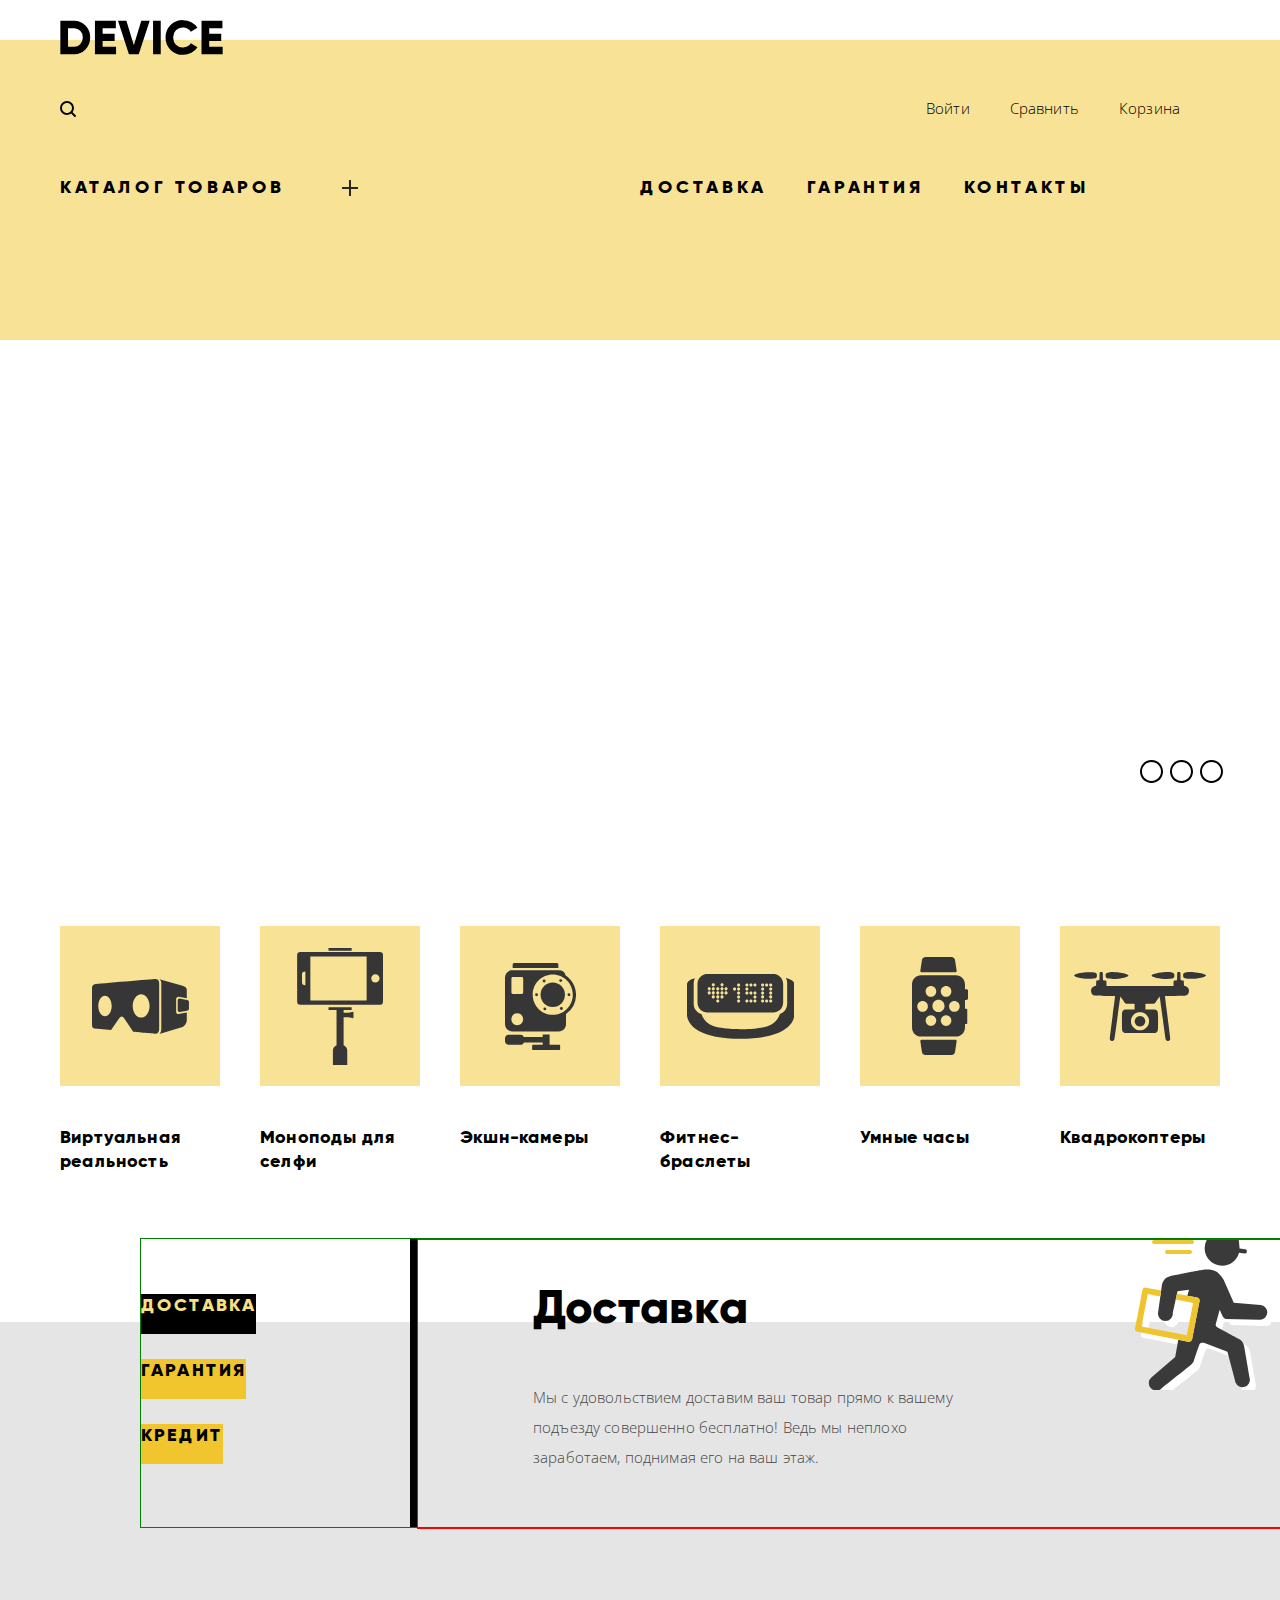
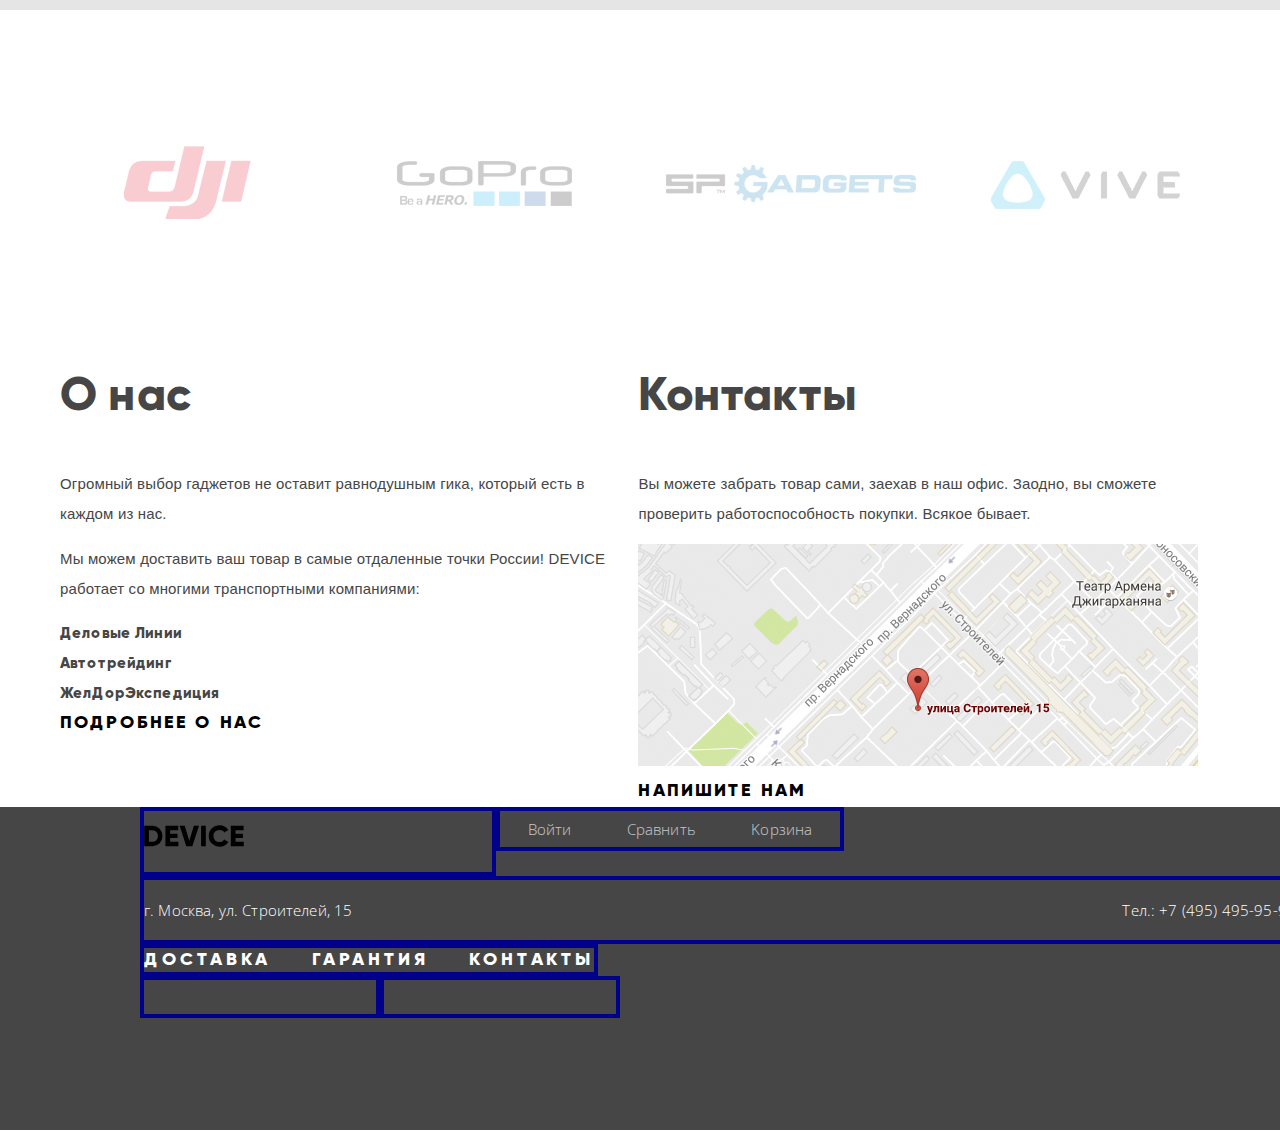
==== commit 3271afa2: "Разметка и стилизация слайдера" ====
--- a/index.html
+++ b/index.html
@@ -9,105 +9,132 @@
 
 <body>
 
-  <header class="main-header container">
+<header class="main-header container">
 
     <a class="main-logo" href="index.html">
-      <img src="img/svg-device/logo-device.svg" alt="logo" width="163" height="35">
+        <img src="img/svg-device/logo-device.svg" alt="logo" width="163" height="35">
     </a>
 
     <nav class="main-navigation">
 
-      <div class="row">
-
-        <div class="column">
-
-          <form class="form-search">
-            <input type="search" placeholder="Поиск по сайту">
-            <button type="submit">Искать</button>
-          </form>
-
-        </div>
-
-        <div class="column">
-
-            <ul class="user-navigation">
-              <li>
-                <a href="#">Войти</a>
-              </li>
-              <li>
-                <a href="#">Сравнить</a>
-              </li>
-              <li>
-                <a href="#">Корзина</a>
-              </li>
+        <div class="row">
+
+            <div class="column">
+
+                <form class="form-search">
+                    <input type="search" placeholder="Поиск по сайту">
+                    <button type="submit">Искать</button>
+                </form>
+
+            </div>
+
+            <div class="column">
+
+                <ul class="user-navigation">
+                    <li>
+                        <a href="#">Войти</a>
+                    </li>
+                    <li>
+                        <a href="#">Сравнить</a>
+                    </li>
+                    <li>
+                        <a href="#">Корзина</a>
+                    </li>
+                </ul>
+
+            </div>
+
+        </div>
+
+        <div class="row">
+
+            <div class="column">
+
+                <ul class="catalog-navigation">
+                    <li>
+                        <a href="catalog.html">Каталог товаров</a>
+                        <ul class="dropdown-navigation visually-hidden">
+                            <li><a href="#">Виртуальная реальность</a></li>
+                            <li><a href="catalog.html">Моноподы для селфи</a></li>
+                            <li><a href="#">Экшн-камеры</a></li>
+                            <li><a href="#">Фитнес-браслеты</a></li>
+                            <li><a href="#">Умные часы</a></li>
+                            <li><a href="#">Квадрокоптеры</a></li>
+                        </ul>
+                    </li>
+                </ul>
+
+            </div>
+
+            <div class="column">
+
+                <ul class="site-navigation">
+                    <li>
+                        <a href="#">Доставка</a>
+                    </li>
+                    <li>
+                        <a href="#">Гарантия</a>
+                    </li>
+                    <li>
+                        <a href="#">Контакты</a>
+                    </li>
+                </ul>
+
+            </div>
+
+        </div>
+
+    </nav>
+
+</header>
+
+<main>
+    <h1 class="visually-hidden">Device -- интернет - магазин электроники</h1>
+
+    <section class="promo">
+
+        <h2 class="visually-hidden">Новинки</h2>
+
+        <div class="promo-block  container">
+
+            <input type="radio" id="promo-slider-item--1" name="slides" checked>
+            <input type="radio" id="promo-slider-item--2" name= "slides">
+            <input type="radio" id="promo-slider-item--3" name="slides">
+
+            <ul class="slider-controls">
+                <li>
+                    <label class="promo-slider-button--1" for="promo-slider-item--1">Первый</label>
+                </li>
+                <li>
+                    <label class="promo-slider-button--2" for="promo-slider-item--2">Второй</label>
+                </li>
+                <li>
+                    <label class="promo-slider-button--3" for="promo-slider-item--3">Третий</label>
+                </li>
             </ul>
 
-        </div>
-
-      </div>
-
-      <div class="row">
-
-        <div class="column">
-
-          <ul class="catalog-navigation">
-            <li>
-              <a href="catalog.html">Каталог товаров</a>
-              <ul class="dropdown-navigation visually-hidden">
-                <li><a href="#">Виртуальная реальность</a></li>
-                <li><a href="catalog.html">Моноподы для селфи</a></li>
-                <li><a href="#">Экшн-камеры</a></li>
-                <li><a href="#">Фитнес-браслеты</a></li>
-                <li><a href="#">Умные часы</a></li>
-                <li><a href="#">Квадрокоптеры</a></li>
-              </ul>
-            </li>
-          </ul>
-
-        </div>
-
-        <div class="column">
-
-          <ul class="site-navigation">
-            <li>
-              <a href="#">Доставка</a>
-            </li>
-            <li>
-              <a href="#">Гарантия</a>
-            </li>
-            <li>
-              <a href="#">Контакты</a>
-            </li>
-          </ul>
-
-        </div>
-
-      </div>
-
-    </nav>
-
-  </header>
-
-    <main>
-        <h1 class="visually-hidden">Device -- интернет - магазин электроники</h1>
-
-        <section class="promo">
-            <h2 class="visually-hidden">Новинки</h2>
-            <div class="promo-block  container">
-              <ol>
-                  <li class="promo-list">
-                      <div class="">
-                          <h3 class="visually-hidden">Длинная селфи-палка</h3>
-                          <img src="img/slider-1.png" alt="фото длинной селфи-палки" width="384" height="486">
-                      </div>
-                      <div class="">
-                      <div class="promo-number-block">
-                          <div class="promo-line"></div>
-                          <b class="promo-number">01</b>
-                      </div>
-                      <p class="promo-title"><strong>Делай селфи, как Бен Стиллер!</strong></p>
-                      <p class="promo-text">Самая длинная палка для селфи доступна в нашем магазине. Восемь (Восемь, Карл!) метров длиной и весом всего 5 килограмм.</p>
-                      <table class="info-table">
+            <ol class="promo-list">
+
+                <li class="promo-item promo-slider-item--1">
+
+                    <div class="">
+                        <h3 class="visually-hidden">Длинная селфи-палка</h3>
+                        <img src="img/slider-1.png" alt="фото длинной селфи-палки" width="384" height="486">
+                    </div>
+
+                    <div class="">
+
+                        <div class="promo-number-block">
+
+                            <div class="promo-line"></div>
+                            <b class="promo-number">01</b>
+
+                        </div>
+
+                        <p class="promo-title"><strong>Делай селфи, как Бен Стиллер!</strong></p>
+                        <p class="promo-text">Самая длинная палка для селфи доступна в нашем магазине. Восемь (Восемь, Карл!) метров длиной и весом всего 5 килограмм.</p>
+
+                        <table class="info-table">
                             <caption class="visually-hidden">Характеристики товара</caption>
                             <tr>
                                 <td>Длина палки</td>
@@ -122,155 +149,209 @@
                                 <td class="info-table__big">Карбон</td>
                             </tr>
                         </table>
+
                         <a class="button" href="#">Подробнее</a>
-                      </div>
-                  </li>
-                  <li class="visually-hidden">
-                      <h3>Фитнес-браслет</h3>
-                      <img src="img/slider-2.png" alt="фото фитнес-браслета" width="345" height="485">
-                      <p class="promo-title"><strong>Худеем правильно!</strong></p>
-                      <p class="promo-text">Мотивирующие фитнес-браслеты помогут найти в себе силы не пропускать занятия и соблюдать диету.</p>
-                      <table class="info-table">
-                          <caption class="visually-hidden">Характеристики товара</caption>
-                          <tr>
-                              <td>Без подзарядки</td>
-                              <td class="info-table__big">48 часов</td>
-                          </tr>
-                      </table>
-                      <a href="#">Подробнее</a>
-                  </li>
-                  <li class="visually-hidden">
-                      <h3>Квадрокоптер</h3>
-                      <img src="img/slider-3.png" alt="фото квадрокоптера" width="526" height="334">
-                      <p class="promo-title"><strong>Порхает как бабочка, жалит как пчела!</strong></p>
-                      <p class="promo-text">Этот обычный, на первый взгляд, квадрокоптер оснащен мощным лазером, замаскированным под стандартную камеру.</p>
-                      <table class="info-table">
-                          <caption class="visually-hidden">Характеристики товара</caption>
-                          <tr>
-                              <td>Дальность полета</td>
-                              <td class="info-table__big">800 м</td>
-                          </tr>
-                          <tr>
-                              <td>Радиус поражения</td>
-                              <td class="info-table__big">50 м</td>
-                          </tr>
-                      </table>
-                      <a href="#">Подробнее</a>
-                  </li>
-              </ol>
-            </div>
-        </section>
-
-        <section class="category">
-            <div class="container">
-              <h2 class="visually-hidden">Катерогии товаров</h2>
-              <ul class="category-items">
-                  <li class="category-list">
-                      <a class="category-link"href="#">
-                          <span class="category-icon  category-icon--vr"></span>
-                          <span class="category-text">Виртуальная реальность</span>
-                      </a>
-                  </li>
-                  <li class="category-list">
-                      <a class="category-link" href="#">
-                          <span class="category-icon  category-icon--selfy"></span>
-                          <span class="category-text">Моноподы для селфи</span>
-                      </a>
-                  </li>
-                  <li class="category-list">
-                      <a class="category-link"href="#">
-                          <span class="category-icon  category-icon--camera"></span>
-                          <span class="category-text">Экшн-камеры</span>
-                      </a>
-                  </li>
-                  <li class="category-list">
-                      <a class="category-link"href="#">
-                          <span class="category-icon  category-icon--bracelet"></span>
-                          <span class="category-text">Фитнес-браслеты</span>
-                      </a>
-                  </li>
-                  <li class="category-list">
-                      <a class="category-link"href="#">
-                          <span class="category-icon  category-icon--watch"></span>
-                          <span class="category-text">Умные часы</span>
-                      </a>
-                  </li  >
+
+                    </div>
+
+                </li>
+
+                <li class="promo-item promo-slider-item--2">
+
+                    <div class="">
+
+                        <h3 class="visually-hidden">Фитнес-браслет</h3>
+                        <img src="img/slider-2.png" alt="фото фитнес-браслета" width="345" height="485">
+
+                    </div>
+
+                    <div class="">
+
+                        <div class="promo-number-block">
+
+                            <div class="promo-line"></div>
+                            <b class="promo-number">02</b>
+
+                        </div>
+
+                        <p class="promo-title"><strong>Худеем правильно!</strong></p>
+                        <p class="promo-text">Мотивирующие фитнес-браслеты помогут найти в себе силы не пропускать занятия и соблюдать диету.</p>
+                        <table class="info-table">
+                            <caption class="visually-hidden">Характеристики товара</caption>
+                            <tr>
+                                <td>Без подзарядки</td>
+                                <td class="info-table__big">48 часов</td>
+                            </tr>
+                        </table>
+                        <a href="#">Подробнее</a>
+
+                    </div>
+
+                </li>
+
+                <li class="promo-item promo-slider-item--3">
+
+                    <div>
+                        <h3 class="visually-hidden">Квадрокоптер</h3>
+                        <img src="img/slider-3.png" alt="фото квадрокоптера" width="526" height="334">
+                    </div>
+
+                    <div>
+
+                        <div class="promo-number-block">
+
+                            <div class="promo-line"></div>
+                            <b class="promo-number">03</b>
+
+                        </div>
+
+                        <p class="promo-title"><strong>Порхает как бабочка, жалит как пчела!</strong></p>
+                        <p class="promo-text">Этот обычный, на первый взгляд, квадрокоптер оснащен мощным лазером, замаскированным под стандартную камеру.</p>
+
+                        <table class="info-table">
+                            <caption class="visually-hidden">Характеристики товара</caption>
+                            <tr>
+                                <td>Дальность полета</td>
+                                <td class="info-table__big">800 м</td>
+                            </tr>
+                            <tr>
+                                <td>Радиус поражения</td>
+                                <td class="info-table__big">50 м</td>
+                            </tr>
+                        </table>
+                        <a href="#">Подробнее</a>
+
+                    </div>
+                </li>
+            </ol>
+
+
+        </div>
+
+    </section>
+
+    <section class="category">
+        <div class="container">
+            <h2 class="visually-hidden">Катерогии товаров</h2>
+            <ul class="category-items">
+                <li class="category-list">
+                    <a class="category-link"href="#">
+                        <span class="category-icon  category-icon--vr"></span>
+                        <span class="category-text">Виртуальная реальность</span>
+                    </a>
+                </li>
+                <li class="category-list">
+                    <a class="category-link" href="#">
+                        <span class="category-icon  category-icon--selfy"></span>
+                        <span class="category-text">Моноподы для селфи</span>
+                    </a>
+                </li>
+                <li class="category-list">
+                    <a class="category-link"href="#">
+                        <span class="category-icon  category-icon--camera"></span>
+                        <span class="category-text">Экшн-камеры</span>
+                    </a>
+                </li>
+                <li class="category-list">
+                    <a class="category-link"href="#">
+                        <span class="category-icon  category-icon--bracelet"></span>
+                        <span class="category-text">Фитнес-браслеты</span>
+                    </a>
+                </li>
+                <li class="category-list">
+                    <a class="category-link"href="#">
+                        <span class="category-icon  category-icon--watch"></span>
+                        <span class="category-text">Умные часы</span>
+                    </a>
+                </li  >
                 <li class="category-list">
                     <a class="category-link"href="#">
                         <span class="category-icon  category-icon--quadro"></span>
                         <span class="category-text">Квадрокоптеры</span>
                     </a>
                 </li>
-              </ul>
-              </div>
-          </section>
-
-        <section class="advantages">
-            <h2 class="visually-hidden">Преимущества</h2>
-            <div class="advantages-wrap container">
-                <div class="advantages-navigation">
-                    <ol class="advantages-lists">
-                        <li class="advantages-list  advantages-list--activ"><h3>Доставка</h3></li>
-                        <li class="advantages-list"><h3>Гарантия</h3></li>
-                        <li class="advantages-list"><h3>Кредит</h3></li>
-                    </ol>
-                </div>
-                <div>
-                    <ol class="advantages-content">
-                        <li>
-                            <h3 class="advantages-title">Доставка</h3>
-                            <span class="advantages-icon advantages-icon--delivery"></span>
-                            <p class="advantages-text">Мы с удовольствием доставим ваш товар прямо к вашему подъезду совершенно бесплатно! Ведь мы неплохо заработаем, поднимая его на ваш этаж.</p>
-                        </li>
-                        <li class="visually-hidden">
-                            <h3 class="advantages-title">Гарантия</h3>
-                            <span class="advantages-icon"></span>
-                            <p class="advantages-text">Если из-за возгорания купленного у нас товара у вас сгорит дом — не переживайте, мы выдадим вам новый. Товар, не дом, конечно же.</p>
-                        </li>
-                        <li class="visually-hidden">
-                            <h3 class="advantages-title">Кредит</h3>
-                            <span class="advantages-icon"></span>
-                            <p class="advantages-text">Залезть в долговую яму стало проще! Кредитные консультанты подберут для вас наиболее выгодные условия кредита. Выгодные для нашего банка, разумеется.
-                        </li>
-                    </ol>
-                </div>
-            </div>
-        </section>
-
-        <section class="partners">
-            <h2 class="visually-hidden">Партнеры</h2>
-            <div class="container">
-                <ul class="partners-items">
-                    <li class="partners-list">
-                        <a href="#">
-                            <span class="partners-title">DJI</span>
-                            <span class="partners-icon  partners-icon--dji"></span>
-                        </a>
-                    </li>
-                    <li class="partners-list">
-                        <a href="#">
-                            <span class="partners-title">SPGadgets</span>
-                            <span class="partners-icon  partners-icon--spgadgets"></span>
-                        </a>
-                    </li>
-                    <li class="partners-list">
-                        <a href="#">
-                            <span class="partners-title">GoPro</span>
-                            <span class="partners-icon  partners-icon--gopro"></span>
-                        </a>
-                    </li>
-                    <li class="partners-list">
-                        <a href="#">
-                          <span class="partners-title">Vive</span>
-                          <span class="partners-icon  partners-icon--vive"></span>
-                        </a>
-                    </li>
-                </ul>
-            </div>
-        </section>
-
-        <section class="aboutUs container">
-          <div class="aboutUs-wrap">
+            </ul>
+        </div>
+    </section>
+
+    <section class="advantages-slader">
+
+        <h2 class="visually-hidden">Преимущества</h2>
+
+        <div class="advantages-wrap">
+
+            <input type="radio" id="advantages-slider-item--1" name="slides" checked>
+            <input type="radio" id="advantages-slider-item--2" name= "slides">
+            <input type="radio" id="advantages-slider-item--3" name="slides">
+
+            <ul class="advantages-slider-buttons">
+                <li>
+                    <label class="advantages-slider-button--1" for="advantages-slider-item--1">Доставка</label>
+                </li>
+                <li>
+                    <label class="advantages-slider-button--2" for="advantages-slider-item--2">Гарантия</label>
+                </li>
+                <li>
+                    <label class="advantages-slider-button--3" for="advantages-slider-item--3">Кредит</label>
+                </li>
+            </ul>
+
+            <ol class="advantages-slider-list">
+
+                <li class="advantages-slider-item  advantages-slider-item--1 advantages-icon--delivery">
+                    <h3>Доставка</h3>
+                    <p>Мы с удовольствием доставим ваш товар прямо к вашему подъезду совершенно бесплатно! Ведь мы неплохо заработаем, поднимая его на ваш этаж.</p>
+                </li>
+
+                <li class="advantages-slider-item  advantages-slider-item--2 advantages-icon--warranty">
+                    <h3>Гарантия</h3>
+                    <p>Если из-за возгорания купленного у нас товара у вас сгорит дом — не переживайте, мы выдадим вам новый. Товар, не дом, конечно же.</p>
+                </li>
+
+                <li class="advantages-slider-item  advantages-slider-item--3 advantages-icon--credit">
+                    <h3>Кредит</h3>
+                    <p>Залезть в долговую яму стало проще! Кредитные консультанты подберут для вас наиболее выгодные условия кредита. Выгодные для нашего банка, разумеется.</p>
+                </li>
+
+            </ol>
+        </div>
+
+    </section>
+
+    <section class="partners">
+        <h2 class="visually-hidden">Партнеры</h2>
+        <div class="container">
+            <ul class="partners-items">
+                <li class="partners-list">
+                    <a href="#">
+                        <span class="partners-title">DJI</span>
+                        <span class="partners-icon  partners-icon--dji"></span>
+                    </a>
+                </li>
+                <li class="partners-list">
+                    <a href="#">
+                        <span class="partners-title">SPGadgets</span>
+                        <span class="partners-icon  partners-icon--spgadgets"></span>
+                    </a>
+                </li>
+                <li class="partners-list">
+                    <a href="#">
+                        <span class="partners-title">GoPro</span>
+                        <span class="partners-icon  partners-icon--gopro"></span>
+                    </a>
+                </li>
+                <li class="partners-list">
+                    <a href="#">
+                        <span class="partners-title">Vive</span>
+                        <span class="partners-icon  partners-icon--vive"></span>
+                    </a>
+                </li>
+            </ul>
+        </div>
+    </section>
+
+    <section class="aboutUs container">
+        <div class="aboutUs-wrap">
             <div class="aboutUs">
                 <h2 class="visually-hidden">Информация о нас</h2>
                 <h3 class="aboutUs-title">О нас</h3>
@@ -290,92 +371,92 @@
                 <img src="img/map.png" alt="г. Москва, ул. Строителей, 15" width="560" height="222"><br>
                 <a class="button" href="#">Напишите нам</a>
             </div>
-          </div>
-        </section>
-
-    </main>
-
-    <footer>
-
-        <div class="container">
-
-            <div class="row">
-
-                <a class="footer-logo cow" href="index.html"><img class="" src="img/svg-device/logo-device.svg" alt="logo-device" width="100" height="50"></a>
-
-                <div class="user-navigation--footer">
-                    <ul class="footer-link">
-                        <li>
-                            <a href="#">Войти</a>
-                        </li>
-                        <li>
-                            <a href="">Cравнить</a>
-                        </li>
-                        <li>
-                            <a href="#">Kорзина</a>
-                        </li>
-                    </ul>
-                </div>
-            </div>
-
-            <div class="shop-contacts row">
-                <h2 class="visually-hidden">Контакты магазина</h2>
-                <p class="address">г. Москва, ул. Строителей, 15</p>
-                <p class="phone-number">Тел.:<a  href="tel:+74954959595"> +7 (495) 495-95-95</a></p>
-            </div>
-
-            <div class="sale-info row">
-                <h2 class="visually-hidden">Информация о покупке товара </h2>
-                <ul class="delivery-info">
-                    <li><a href="#">Доставка</a></li>
-                    <li><a href="#">Гарантия</a></li>
-                    <li><a href="#">Контакты</a></li>
+        </div>
+    </section>
+
+</main>
+
+<footer>
+
+    <div class="container">
+
+        <div class="row">
+
+            <a class="footer-logo cow" href="index.html"><img class="" src="img/svg-device/logo-device.svg" alt="logo-device" width="100" height="50"></a>
+
+            <div class="user-navigation--footer">
+                <ul class="footer-link">
+                    <li>
+                        <a href="#">Войти</a>
+                    </li>
+                    <li>
+                        <a href="">Cравнить</a>
+                    </li>
+                    <li>
+                        <a href="#">Kорзина</a>
+                    </li>
                 </ul>
             </div>
-
-            <div class="social">
-
-                <div class="social-block">
-                    <h2 class="visually-hidden">Ссылки на социальные страницы</h2>
-                    <ul class="social-links">
-                        <li><a class="social-links--fb" href="#" aria-label="Фейсбук">faсebook</a></li>
-                        <li><a class="social-links--in" href="#" aria-label="Инстаграм">instagram</a></li>
-                        <li><a class="social-links--tw" href="#" aria-label="Твиттер">twitter</a></li>
-                    </ul>
-                </div>
-
-                <div class="copyright row">
-                    <h2 class="visually-hidden">Разработано HtmlAcademy</h2>
-                    <a href="#" aria-label="HtmlAcademy">HtmlAcademyLogo</a>
-                </div>
-
-            </div>
-
-        </div>
-
-    </footer>
-
-
-    <section class="visually-hidden modal modal-text">
-        <h2 class="visually-hidden">написать нам письмо</h2>
-        <form class="text-user" action="#" method="post">
-            <label for="userName">Ваше имя:</label>
-            <input id="userName" type="text" name="name" value="" placeholder="Имя Фамилия">
-            <label for="userMail">Ваш e-mail:</label>
-            <input id="userMail" type="email" name="email" value="" placeholder="email@example.com">
-            <label for="letter">Текст письма:</label>
-            <textarea id="letter" name="letter" >В свободной форме</textarea>
-            <button class="modal-close" type="submit">Отправить</button>
-        </form>
-        <button class="modal-button" type="button">закрыть</button>
-    </section>
-
-
-    <section class="visually-hidden modal modal-map">
-        <h2 class="visually-hidden">как до нас добраться</h2>
-        <p><img class="" src="img/map-big.jpg" width="960" height="559" alt="г. Москва, ул. Строителей, 15"></p>
-        <button class="modal-close" type="button">закрыть</button>
-    </section>
+        </div>
+
+        <div class="shop-contacts row">
+            <h2 class="visually-hidden">Контакты магазина</h2>
+            <p class="address">г. Москва, ул. Строителей, 15</p>
+            <p class="phone-number">Тел.:<a  href="tel:+74954959595"> +7 (495) 495-95-95</a></p>
+        </div>
+
+        <div class="sale-info row">
+            <h2 class="visually-hidden">Информация о покупке товара </h2>
+            <ul class="delivery-info">
+                <li><a href="#">Доставка</a></li>
+                <li><a href="#">Гарантия</a></li>
+                <li><a href="#">Контакты</a></li>
+            </ul>
+        </div>
+
+        <div class="social">
+
+            <div class="social-block">
+                <h2 class="visually-hidden">Ссылки на социальные страницы</h2>
+                <ul class="social-links">
+                    <li><a class="social-links--fb" href="#" aria-label="Фейсбук">faсebook</a></li>
+                    <li><a class="social-links--in" href="#" aria-label="Инстаграм">instagram</a></li>
+                    <li><a class="social-links--tw" href="#" aria-label="Твиттер">twitter</a></li>
+                </ul>
+            </div>
+
+            <div class="copyright row">
+                <h2 class="visually-hidden">Разработано HtmlAcademy</h2>
+                <a href="#" aria-label="HtmlAcademy">HtmlAcademyLogo</a>
+            </div>
+
+        </div>
+
+    </div>
+
+</footer>
+
+
+<section class="visually-hidden modal modal-text">
+    <h2 class="visually-hidden">написать нам письмо</h2>
+    <form class="text-user" action="#" method="post">
+        <label for="userName">Ваше имя:</label>
+        <input id="userName" type="text" name="name" value="" placeholder="Имя Фамилия">
+        <label for="userMail">Ваш e-mail:</label>
+        <input id="userMail" type="email" name="email" value="" placeholder="email@example.com">
+        <label for="letter">Текст письма:</label>
+        <textarea id="letter" name="letter" >В свободной форме</textarea>
+        <button class="modal-close" type="submit">Отправить</button>
+    </form>
+    <button class="modal-button" type="button">закрыть</button>
+</section>
+
+
+<section class="visually-hidden modal modal-map">
+    <h2 class="visually-hidden">как до нас добраться</h2>
+    <p><img class="" src="img/map-big.jpg" width="960" height="569" alt="г. Москва, ул. Строителей, 15"></p>
+    <button class="modal-close" typ  e="button">закрыть</button>
+</section>
 
 </body>
 </html>
--- a/css/style.css
+++ b/css/style.css
@@ -19,14 +19,18 @@
 }
 .visually-hidden {
     position: absolute;
+    padding: 0;
+    margin: 0;
+
+    clip: rect(0 0 0 0);
     overflow: hidden;
-    clip: rect(0 0 0 0);
+
     width: 1px;
     height: 1px;
+
     border: 0;
-    padding: 0;
-    margin: 0;
-}
+}
+
 a {
     text-decoration: none;
 }
@@ -35,8 +39,12 @@
 }
 
 ol, ul {
-  margin: 0;
-  padding: 0;
+    margin: 0;
+    padding: 0;
+}
+
+input {
+    display: none;
 }
 
 .container {
@@ -50,19 +58,19 @@
 /* MAIN HEADER */
 
 .main-header {
-  position: relative;
-  margin-left: auto;
-  margin-right: auto;
-  margin-top: 40px;
-
-  display: flex;
-  flex-direction: row;
-
-  height: 300px;
-  padding-left: 60px;
-  padding-right: 60px;
-
-  background-color: rgba(240, 197, 46, 0.5);
+    position: relative;
+    margin-left: auto;
+    margin-right: auto;
+    margin-top: 40px;
+
+    display: flex;
+    flex-direction: row;
+
+    height: 300px;
+    padding-left: 60px;
+    padding-right: 60px;
+
+    background-color: rgba(240, 197, 46, 0.5);
 }
 
 .main-logo {
@@ -193,6 +201,65 @@
 }
 
 /* BLOCK PROMO */
+.promo-list {
+    position: relative;
+
+}
+
+.promo-item {
+    position: absolute;
+
+    opacity: 0;
+
+    transition:
+            opacity .3s,
+            transform 5s;
+}
+
+#promo-slider-item--1:checked ~ .promo-list .promo-slider-item--1,
+#promo-slider-item--2:checked ~ .promo-list .promo-slider-item--2,
+#promo-slider-item--3:checked ~ .promo-list .promo-slider-item--3 {
+    opacity: 1;
+}
+
+.slider-controls {
+    display: flex;
+    font-size: 0;
+
+    position: absolute;
+    top: 520px;
+    left: 1100px;
+}
+
+.slider-controls li {
+    display: block;
+
+    width: 30px;
+    height: 30px;
+}
+
+.slider-controls li label{
+    display: inline-block;
+
+    width: inherit;
+    height: inherit;
+
+    background-image: url("../img/svg-device/slider-button-empty.svg");
+    background-repeat: no-repeat;
+}
+
+#promo-slider-item--1:checked ~ .slider-controls .promo-slider-button--1,
+#promo-slider-item--2:checked ~ .slider-controls .promo-slider-button--2,
+#promo-slider-item--3:checked ~ .slider-controls .promo-slider-button--3 {
+    display: inline-block;
+
+    width: 30px;
+    height: 30px;
+
+    background-image: url("../img/svg-device/slider-button.svg");
+    background-repeat: no-repeat;
+}
+
 
 .promo {
     display: flex;
@@ -207,7 +274,7 @@
     top: -100px;
 }
 
-.promo-list {
+.promo-item {
     display: flex;
     justify-content: space-between;
     padding-left: 90px;
@@ -410,7 +477,7 @@
 
 /* BLOCK ADVANTAGES */
 
-.advantages {
+.advantages-slader {
     display: block;
     position: relative;
     margin-left: auto;
@@ -425,82 +492,128 @@
 }
 
 .advantages-wrap {
-    display: flex;
+    display:flex;
     position: absolute;
     margin-left: 140px;
     margin-right: 140px;
     top: -84px;
-}
-
-.advantages-navigation {
+
+    width: 1200px;
+    height: inherit;
+
+    border:1px solid green;
+}
+
+.advantages-slider-buttons {
+    display: block;
+
     padding-top: 30px;
-
-    height: 320px;
-    width: 278px;
-
-    border-right: 7px solid #000000;
-}
-
-.advantages-content {
-    display: block;
-    margin-left: 116px;
-}
-
-.advantages-lists {
-    font-family: "gilroy",sans-serif;
+    padding-bottom: auto;
+    width: 280px;
+    height: auto;
+
+    font-family: "gilroy", sans-serif;
     font-size: 18px;
     font-weight: 400;
     line-height: 24px;
     text-transform: uppercase;
     letter-spacing: 2.15px;
-}
-
-.advantages-list {
-    display: block;
-
-    width: 278px;
+    color: #000000;
+
+    border-right: 7px solid #000000;
+}
+
+.advantages-slider-buttons li label{
+    display: inline-block;
+    margin-top: 25px;
+    vertical-align: middle;
+
     height: 40px;
-}
-
-.advantages-list--activ {
+
+    background-color: #f0c52e;
+}
+
+#advantages-slider-item--1:checked ~ .advantages-slider-buttons .advantages-slider-button--1,
+#advantages-slider-item--2:checked ~ .advantages-slider-buttons .advantages-slider-button--2,
+#advantages-slider-item--3:checked ~ .advantages-slider-buttons .advantages-slider-button--3 {
+    background-color: #000000;
     color: #f7e184;
-    background-color: #000000;
-}
-.advantages-content {
-    width: 426px;
-    height: 157px;
+    height: 40px;
+}
+
+.advantages-slider-list {
     position: relative;
-}
-.advantages-title {
-    font-family: "gilroy",sans-serif;
+
+    height: inherit;
+    width: 80%;
+
+    border: 1px solid red;
+}
+
+.advantages-slider-item {
+    position: absolute;
+    padding-left: 115px;
+
+    height: 150px;
+    width: inherit;
+
+
+    opacity: 0;
+
+    transition:
+      opacity .3s,
+      transform 5s;
+}
+
+.advantages-icon--delivery {
+    background-image: url("../img/svg-device/delivery.svg");
+    background-repeat: no-repeat;
+    background-position: right;
+}
+
+.advantages-icon--credit {
+    background-image: url("../img/svg-device/credit.svg");
+    background-repeat: no-repeat;
+    background-position: right;
+}
+
+.advantages-icon--warranty {
+    background-image: url("../img/svg-device/warranty.svg");
+    background-repeat: no-repeat;
+    background-position: right;
+}
+
+.advantages-slider-item h3 {
+    font-family: "gilroy", sans-serif;
     font-size: 47px;
     font-weight: 400;
     line-height: 48px;
     letter-spacing: 0.21px;
-}
-.advantages-text {
-    color: #464646;
-
-    font-family: "Open Sans",sans-serif;
+    color: #000000;
+}
+
+.advantages-slider-item p {
+    width: 450px;
+
+    font-family: "Open Sans", sans-serif;
     font-size: 15px;
     font-weight: 300;
     line-height: 30px;
     letter-spacing: 0.15px;
-}
-.advantages-icon {
-    display: block;
-    position: absolute;
-    left: 534px;
-    top: -10px;
-
-    width: 200px;
-    height: 200px;
-
-    background-position: center;
-    background-repeat: no-repeat;
-}
-.advantages-icon--delivery {
-    background-image: url("../img/svg-device/delivery.svg");
+    color: #464646;
+}
+
+
+#advantages-slider-item--1:checked ~ .advantages-slider-list .advantages-slider-item--1,
+#advantages-slider-item--2:checked ~ .advantages-slider-list .advantages-slider-item--2,
+#advantages-slider-item--3:checked ~ .advantages-slider-list .advantages-slider-item--3 {
+    opacity: 1;
+}
+
+#advantages-slider-item--1:checked ~ .advantages-slider-buttons .advantages-slider-button--1,
+#advantages-slider-item--2:checked ~ .advantages-slider-buttons .advantages-slider-button--2,
+#advantages-slider-item--3:checked ~ .advantages-slider-buttons .advantages-slider-button--3 {
+    font-weight: bold;
 }
 
 /* BLOCK ABOUTUS */
@@ -644,3 +757,110 @@
 .copyright {
     font-size: 0;
 }
+
+/* BLOCK CATALOG */
+
+.catalog-title {
+    font-size: 47px;
+    font-weight: 400;
+    line-height: 48px;
+    letter-spacing: 0.17px;
+    font-family: "gilroy", sans-serif;
+}
+
+.breadcrumbs a,
+.breadcrumbs-current {
+    font-family: "Open Sans",sans-serif;
+    font-size: 14px;
+    font-weight: 300;
+    letter-spacing: 0.14px;
+    color: #000000;
+    opacity: 0.3;
+}
+
+.breadcrumbs a:hover {
+    opacity: 0.6;
+}
+
+.breadcrumbs a:active{
+    opacity: 0.1;
+}
+
+.filter-titles {
+    font-family: "gilroy", sans-serif;
+    font-size: 16px;
+    font-weight: 400;
+    line-height: 24px;
+    text-transform: uppercase;
+    letter-spacing: 0.91px;
+}
+
+.form-filter fieldset {
+    border: none;
+}
+
+.form-filter legend {
+    color: #000000;
+    font-family: "gilroy", sans-serif;
+    font-size: 18px;
+    font-weight: 400;
+    line-height: 24px;
+    letter-spacing: 0.18px;
+}
+
+.form-filter label {
+    color: #000000;
+    font-family: "Open Sans",sans-serif;
+    font-size: 14px;
+    font-weight: 300;
+    letter-spacing: 0.14px;
+}
+
+.form-filter ul {
+    line-height: 40px;
+}
+
+.form-filter-input:hover + label,
+.form-filter-input:focus + label {
+    color: #000000;
+}
+
+.form-filter-input:disabled + label {
+    color: #a6a6a6;
+}
+
+.catalog-item a {
+    color: #000000;
+}
+
+.catalog-item h3 {
+    font-family: "gilroy", sans-serif;
+    font-size: 18px;
+    font-weight: 400;
+    line-height: 24px;
+    letter-spacing: 0.18px;
+}
+
+.catalog-item-price {
+    color: #464646;
+    font-family: Gilroy, sans-serif;
+    font-size: 16px;
+    font-weight: 300;
+    line-height: 24px;
+    letter-spacing: 0.16px;
+}
+
+.pagination a {
+    font-family: "gilroy", sans-serif;
+    font-size: 16px;
+    font-weight: 400;
+    line-height: 24px;
+    text-transform: uppercase;
+    letter-spacing: 0.91px;
+    color: #000000;
+}
+
+.pagination a:focus,
+.pagination-item a:active {
+    opacity: 0.08;
+}
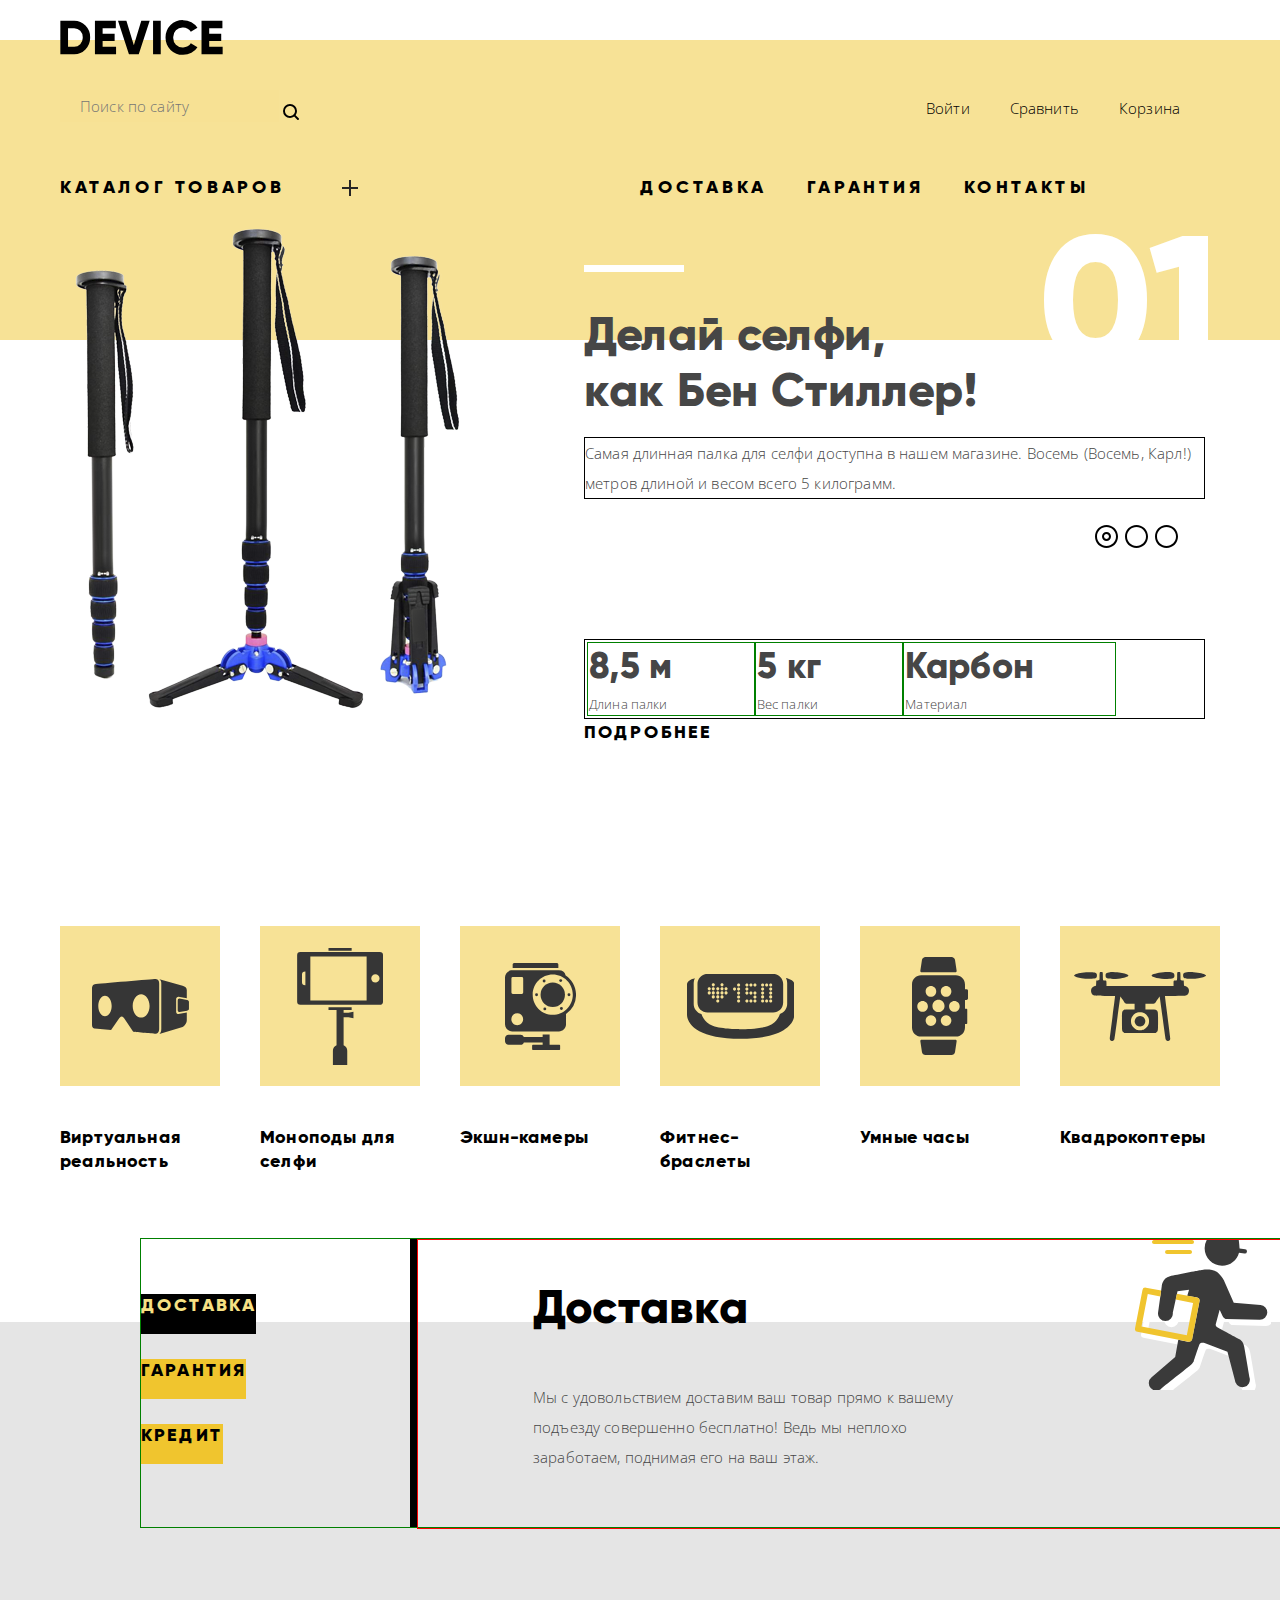
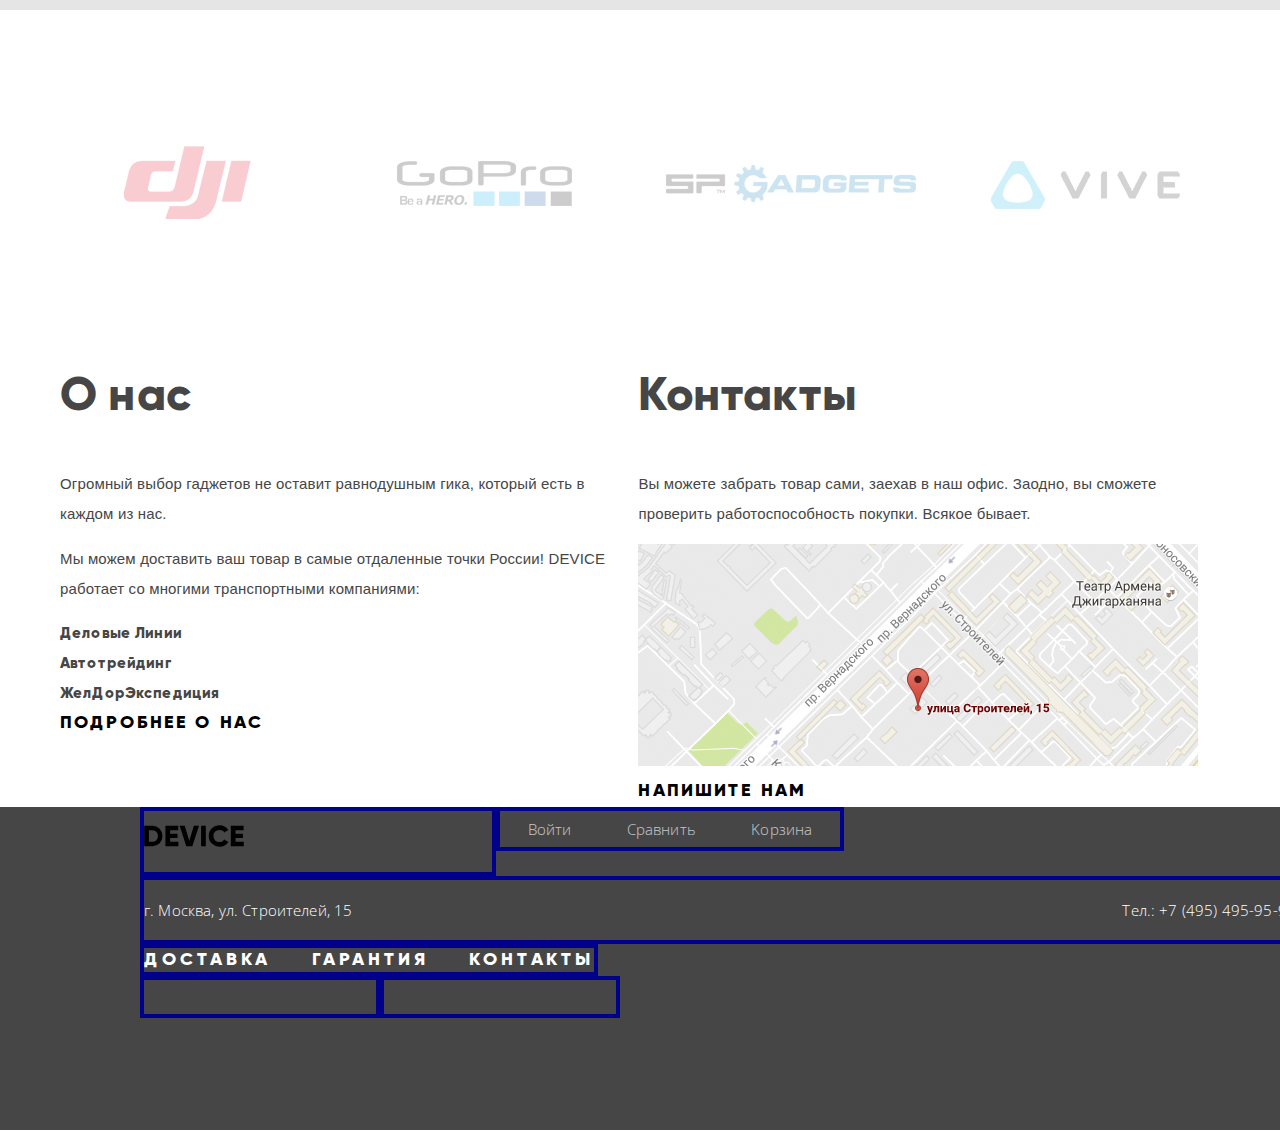
==== commit 562a8806: "подключение нормолайз" ====
--- a/index.html
+++ b/index.html
@@ -5,6 +5,7 @@
     <title>Интернет магазине</title>
     <link href="css/style.css" rel="stylesheet">
     <link href="https://fonts.googleapis.com/css?family=Open+Sans&display=swap" rel="stylesheet">
+    <link rel="stylesheet" type="text/css" href="css/normalize.css" />
 </head>
 
 <body>
@@ -97,9 +98,9 @@
 
         <div class="promo-block  container">
 
-            <input type="radio" id="promo-slider-item--1" name="slides" checked>
-            <input type="radio" id="promo-slider-item--2" name= "slides">
-            <input type="radio" id="promo-slider-item--3" name="slides">
+            <input type="radio" id="promo-slider-item--1" name="promo-slides" checked>
+            <input type="radio" id="promo-slider-item--2" name= "promo-slides">
+            <input type="radio" id="promo-slider-item--3" name="promo-slides">
 
             <ul class="slider-controls">
                 <li>
@@ -122,7 +123,7 @@
                         <img src="img/slider-1.png" alt="фото длинной селфи-палки" width="384" height="486">
                     </div>
 
-                    <div class="">
+                    <div class="promo-description">
 
                         <div class="promo-number-block">
 
@@ -131,26 +132,34 @@
 
                         </div>
 
-                        <p class="promo-title"><strong>Делай селфи, как Бен Стиллер!</strong></p>
-                        <p class="promo-text">Самая длинная палка для селфи доступна в нашем магазине. Восемь (Восемь, Карл!) метров длиной и весом всего 5 килограмм.</p>
-
-                        <table class="info-table">
-                            <caption class="visually-hidden">Характеристики товара</caption>
-                            <tr>
-                                <td>Длина палки</td>
-                                <td class="info-table__big">8,5 м</td>
-                            </tr>
-                            <tr>
-                                <td>Вес палки</td>
-                                <td class="info-table__big">5 кг</td>
-                            </tr>
-                            <tr>
-                                <td>Материал</td>
-                                <td class="info-table__big">Карбон</td>
-                            </tr>
-                        </table>
-
-                        <a class="button" href="#">Подробнее</a>
+                        <div>
+                            <p class="promo-title"><strong>Делай селфи,<br> как Бен Стиллер!</strong></p>
+                            <p class="promo-text">Самая длинная палка для селфи доступна в нашем магазине. Восемь (Восемь, Карл!) метров длиной и весом всего 5 килограмм.</p>
+
+                        </div>
+
+                        <div>
+                            <table class="info-table">
+
+                                <caption class="visually-hidden">Характеристики товара</caption>
+                                <tr>
+                                    <td>Длина палки</td>
+                                    <td class="info-table__big">8,5 м</td>
+                                </tr>
+                                <tr>
+                                    <td>Вес палки</td>
+                                    <td class="info-table__big">5 кг</td>
+                                </tr>
+                                <tr>
+                                    <td>Материал</td>
+                                    <td class="info-table__big">Карбон</td>
+                                </tr>
+                            </table>
+                        </div>
+
+                       <div>
+                           <a class="button" href="#">Подробнее</a>
+                       </div>
 
                     </div>
 
@@ -280,9 +289,9 @@
 
         <div class="advantages-wrap">
 
-            <input type="radio" id="advantages-slider-item--1" name="slides" checked>
-            <input type="radio" id="advantages-slider-item--2" name= "slides">
-            <input type="radio" id="advantages-slider-item--3" name="slides">
+            <input type="radio" id="advantages-slider-item--1" name="advantages-slides" checked>
+            <input type="radio" id="advantages-slider-item--2" name="advantages-slides">
+            <input type="radio" id="advantages-slider-item--3" name="advantages-slides">
 
             <ul class="advantages-slider-buttons">
                 <li>
@@ -351,27 +360,38 @@
     </section>
 
     <section class="aboutUs container">
+
         <div class="aboutUs-wrap">
+
             <div class="aboutUs">
+
                 <h2 class="visually-hidden">Информация о нас</h2>
                 <h3 class="aboutUs-title">О нас</h3>
                 <p class="aboutUs-text">Огромный выбор гаджетов не оставит равнодушным гика, который есть в каждом из нас.</p>
                 <p class="aboutUs-text">Мы можем доставить ваш товар в самые отдаленные точки России! DEVICE работает со многими транспортными компаниями:</p>
+
                 <ol>
                     <li>Деловые Линии</li>
                     <li>Автотрейдинг</li>
                     <li>ЖелДорЭкспедиция</li>
                 </ol>
+
                 <a class="button" href="#">Подробнее о нас</a>
-            </div>
+
+            </div>
+
             <div class="contacts">
+
                 <h2 class="visually-hidden">Наши контакты</h2>
                 <h3 class="aboutUs-title">Контакты</h3>
                 <p class="aboutUs-text">Вы можете забрать товар сами, заехав в наш офис. Заодно, вы сможете проверить работоспособность покупки. Всякое бывает.</p>
                 <img src="img/map.png" alt="г. Москва, ул. Строителей, 15" width="560" height="222"><br>
                 <a class="button" href="#">Напишите нам</a>
-            </div>
-        </div>
+
+            </div>
+
+        </div>
+
     </section>
 
 </main>
--- a/css/style.css
+++ b/css/style.css
@@ -43,10 +43,6 @@
     padding: 0;
 }
 
-input {
-    display: none;
-}
-
 .container {
     width: 1160px;
     margin-left: auto;
@@ -201,6 +197,10 @@
 }
 
 /* BLOCK PROMO */
+.promo-block input {
+    display: none;
+}
+
 .promo-list {
     position: relative;
 
@@ -227,8 +227,8 @@
     font-size: 0;
 
     position: absolute;
-    top: 520px;
-    left: 1100px;
+    left: 1130px;
+    top: 300px;
 }
 
 .slider-controls li {
@@ -271,7 +271,8 @@
 
 .promo-block {
     position: absolute;
-    top: -100px;
+    top: -115px;
+    margin-left: -150px;
 }
 
 .promo-item {
@@ -280,7 +281,7 @@
     padding-left: 90px;
     padding-right: auto;
 
-    width: 1010px;
+    width: 1130px;
     height: 486px;
 }
 
@@ -295,6 +296,18 @@
     height: 7px;
 
     background: #ffffff;
+}
+
+.promo-description {
+    display: flex;
+    flex-direction: column;
+
+    margin-left: 125px;
+}
+
+.promo-description div:nth-of-type(4) {
+    order: 1;
+
 }
 
 .promo-number-block {
@@ -304,10 +317,10 @@
 
 .promo-number {
     width: 166px;
-    height: 131px;
-
-    font-family: "gilroy", sans-serif;
-    font-size: 179px;
+    height: 130px;
+
+    font-family: "gilroy", sans-serif;
+    font-size: 180px;
     font-weight: 400;
     line-height: 179.2px;
     letter-spacing: 0.36px;
@@ -315,8 +328,9 @@
 }
 
 .promo-title {
-    width: 394px;
-    height: 98px;
+    width: 395px;
+    height: 100px;
+    margin-top: -45px;
 
     font-family: "gilroy", sans-serif;
     font-size: 47px;
@@ -326,8 +340,11 @@
 }
 
 .promo-text {
-    width: 479px;
-    height: 46px;
+    margin-top: -20px;
+    margin-bottom: 70px;
+
+    width: inherit;
+    height: auto;
 
     font-family: "Open Sans", sans-serif;
     font-size: 15px;
@@ -335,6 +352,8 @@
     line-height: 30px;
     letter-spacing: 0.15px;
     color: #464646;
+
+    border: 1px solid black;
 }
 
 .button {
@@ -350,7 +369,10 @@
 }
 
 .info-table {
-    margin-top: 75px;
+    margin-top: 70px;
+
+    width: 100%;
+    border: 1px solid black;
 
     font-family: "Open Sans", sans-serif;
     font-size: 13px;
@@ -360,6 +382,24 @@
     color: #464646;
 }
 
+.info-table tbody {
+    display: flex;
+}
+
+.info-table tbody tr{
+    display: flex;
+    flex-direction: column-reverse;
+    justify-content: space-between;
+
+    padding-right: 80px;
+
+    border: 1px solid green;
+}
+
+.info-table tr {
+
+}
+
 .info-table__big {
     font-family: "gilroy", sans-serif;
     font-size: 36px;
@@ -476,6 +516,10 @@
 }
 
 /* BLOCK ADVANTAGES */
+
+.advantages-slader input {
+    display: none;
+}
 
 .advantages-slader {
     display: block;
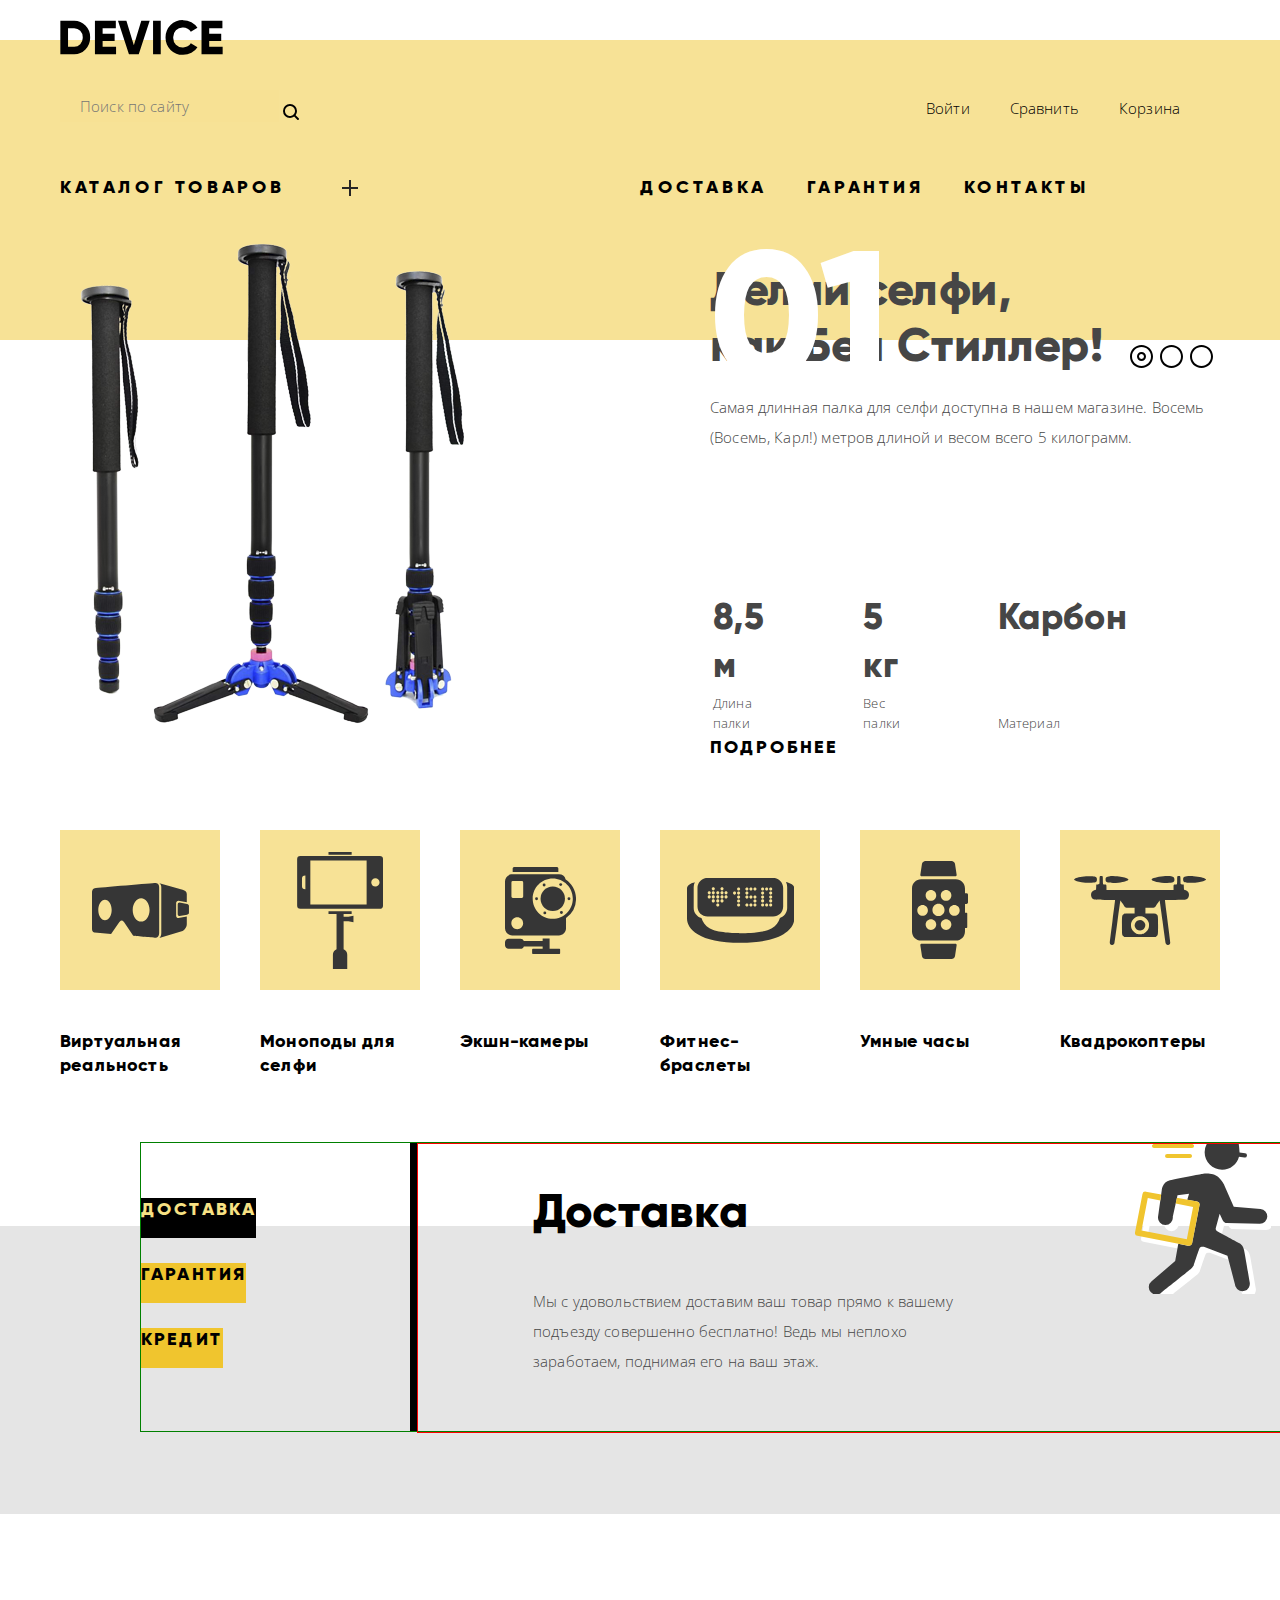
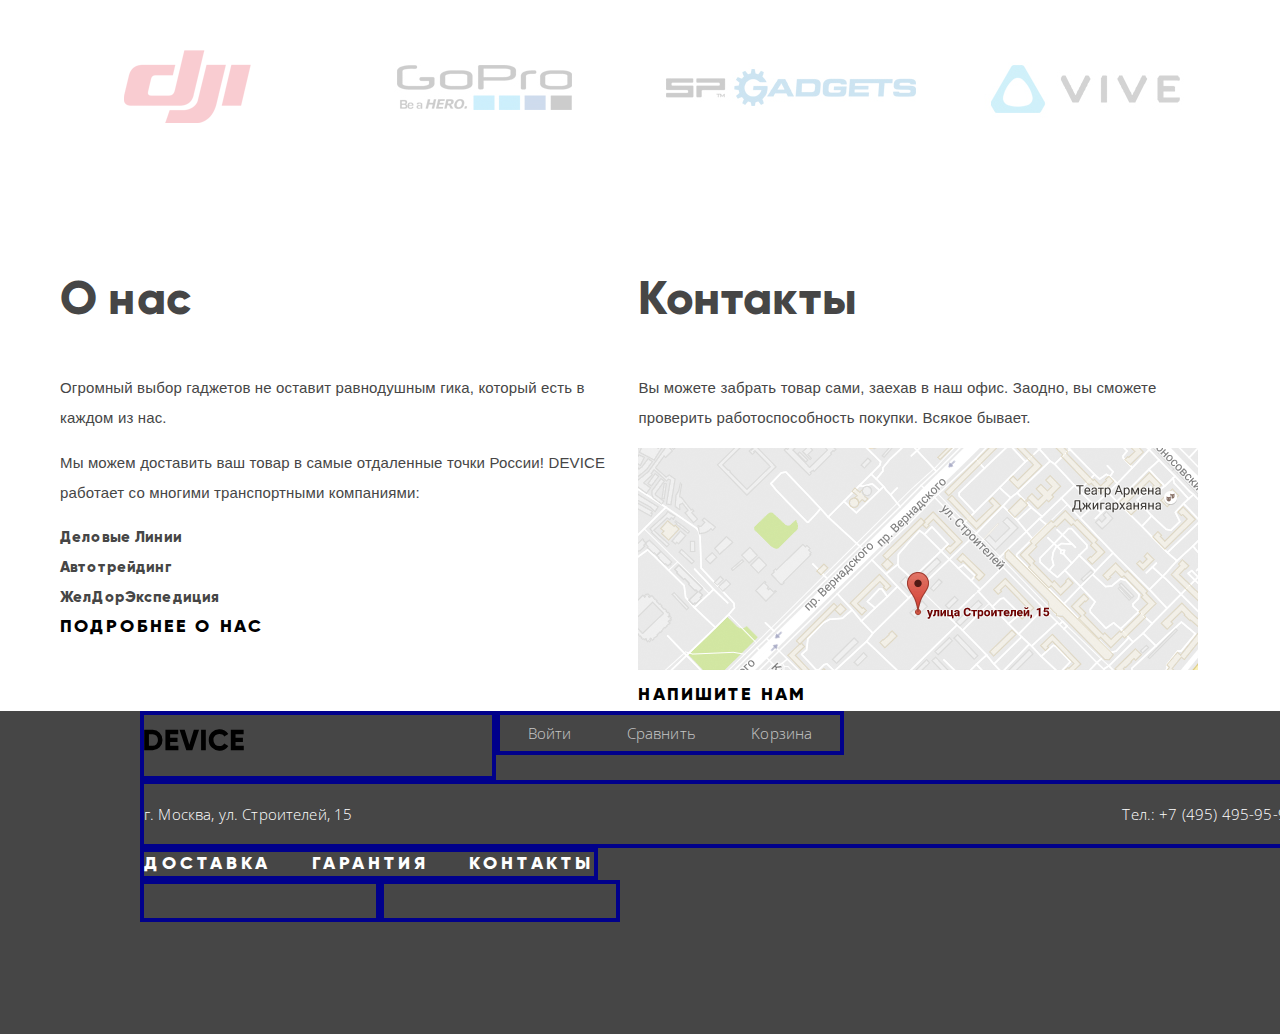
==== commit 5e1b2c5a: "работа со стилями слайдера" ====
--- a/index.html
+++ b/index.html
@@ -2,10 +2,10 @@
 <html lang="ru">
 <head>
     <meta charset="UTF-8">
-    <title>Интернет магазине</title>
-    <link href="css/style.css" rel="stylesheet">
+    <title>Device | Интернет- магазин электронных товаров</title>
+    <link rel="stylesheet" type="text/css" href="css/normalize.css">
+    <link rel="stylesheet" type="text/css" href="css/style.css">
     <link href="https://fonts.googleapis.com/css?family=Open+Sans&display=swap" rel="stylesheet">
-    <link rel="stylesheet" type="text/css" href="css/normalize.css" />
 </head>
 
 <body>
@@ -96,76 +96,53 @@
 
         <h2 class="visually-hidden">Новинки</h2>
 
-        <div class="promo-block  container">
-
-            <input type="radio" id="promo-slider-item--1" name="promo-slides" checked>
-            <input type="radio" id="promo-slider-item--2" name= "promo-slides">
-            <input type="radio" id="promo-slider-item--3" name="promo-slides">
-
-            <ul class="slider-controls">
-                <li>
-                    <label class="promo-slider-button--1" for="promo-slider-item--1">Первый</label>
-                </li>
-                <li>
-                    <label class="promo-slider-button--2" for="promo-slider-item--2">Второй</label>
-                </li>
-                <li>
-                    <label class="promo-slider-button--3" for="promo-slider-item--3">Третий</label>
-                </li>
-            </ul>
+        <div class="container">
+
+            <input type="radio" id="promo-item--1" name="promo-slides" checked>
+            <input type="radio" id="promo-item--2" name= "promo-slides">
+            <input type="radio" id="promo-item--3" name="promo-slides">
+
 
             <ol class="promo-list">
 
-                <li class="promo-item promo-slider-item--1">
-
-                    <div class="">
+                <li class="promo-item promo-item--1">
+
+                    <div class="promo-picture">
                         <h3 class="visually-hidden">Длинная селфи-палка</h3>
                         <img src="img/slider-1.png" alt="фото длинной селфи-палки" width="384" height="486">
                     </div>
 
                     <div class="promo-description">
 
-                        <div class="promo-number-block">
-
-                            <div class="promo-line"></div>
-                            <b class="promo-number">01</b>
-
-                        </div>
-
-                        <div>
-                            <p class="promo-title"><strong>Делай селфи,<br> как Бен Стиллер!</strong></p>
-                            <p class="promo-text">Самая длинная палка для селфи доступна в нашем магазине. Восемь (Восемь, Карл!) метров длиной и весом всего 5 килограмм.</p>
-
-                        </div>
-
-                        <div>
-                            <table class="info-table">
-
-                                <caption class="visually-hidden">Характеристики товара</caption>
-                                <tr>
-                                    <td>Длина палки</td>
-                                    <td class="info-table__big">8,5 м</td>
-                                </tr>
-                                <tr>
-                                    <td>Вес палки</td>
-                                    <td class="info-table__big">5 кг</td>
-                                </tr>
-                                <tr>
-                                    <td>Материал</td>
-                                    <td class="info-table__big">Карбон</td>
-                                </tr>
-                            </table>
-                        </div>
-
-                       <div>
-                           <a class="button" href="#">Подробнее</a>
-                       </div>
-
-                    </div>
-
-                </li>
-
-                <li class="promo-item promo-slider-item--2">
+                        <b class="promo-order">01</b>
+
+                        <p class="promo-title"><strong>Делай селфи,<br> как Бен Стиллер!</strong></p>
+                        <p class="promo-text">Самая длинная палка для селфи доступна в нашем магазине. Восемь (Восемь, Карл!) метров длиной и весом всего 5 килограмм.</p>
+
+                        <table class="info-table">
+
+                            <caption class="visually-hidden">Характеристики товара</caption>
+                            <tr>
+                                <td>Длина палки</td>
+                                <td class="info-table__big">8,5 м</td>
+                            </tr>
+                            <tr>
+                                <td>Вес палки</td>
+                                <td class="info-table__big">5 кг</td>
+                            </tr>
+                            <tr>
+                                <td>Материал</td>
+                                <td class="info-table__big">Карбон</td>
+                            </tr>
+                        </table>
+
+                        <a class="button promo-button" href="#">Подробнее</a>
+
+                    </div>
+
+                </li>
+
+                <li class="promo-item promo-item--2">
 
                     <div class="">
 
@@ -198,7 +175,7 @@
 
                 </li>
 
-                <li class="promo-item promo-slider-item--3">
+                <li class="promo-item promo-item--3">
 
                     <div>
                         <h3 class="visually-hidden">Квадрокоптер</h3>
@@ -234,6 +211,11 @@
                 </li>
             </ol>
 
+            <div class="promo-toggles">
+                <label class="promo-toggle--1" for="promo-item--1">Первый</label>
+                <label class="promo-toggle--2" for="promo-item--2">Второй</label>
+                <label class="promo-toggle--3" for="promo-item--3">Третий</label>
+            </div>
 
         </div>
 
--- a/css/style.css
+++ b/css/style.css
@@ -5,6 +5,7 @@
             url("../fonts/Gilroy-Extrabold.woff") format("woff");
     font-weight: 800;
 }
+
 body {
     margin: 0;
 
@@ -17,6 +18,22 @@
     letter-spacing: 0.15px;
     color: #464646;
 }
+
+
+a {
+    text-decoration: none;
+}
+ol , li {
+    list-style: none;
+}
+
+ol, ul {
+    margin: 0;
+    padding: 0;
+}
+
+/* BASIC CLASS*/
+
 .visually-hidden {
     position: absolute;
     padding: 0;
@@ -31,22 +48,24 @@
     border: 0;
 }
 
-a {
-    text-decoration: none;
-}
-ol , li {
-    list-style: none;
-}
-
-ol, ul {
-    margin: 0;
-    padding: 0;
+.button {
+    width: 133px;
+    height: 15px;
+
+    font-family: "gilroy", sans-serif;
+    font-size: 18px;
+    font-weight: 400;
+    line-height: 24px;
+    text-transform: uppercase;
+    letter-spacing: 2.15px;
 }
 
 .container {
-    width: 1160px;
     margin-left: auto;
     margin-right: auto;
+
+    width: 1160px;
+
     padding-left: 20px;
     padding-right: 20px;
 }
@@ -70,20 +89,20 @@
 }
 
 .main-logo {
-  position: absolute;
-  top: -20px;
-
-  display: block;
-  width: 163px;
-  height: 35px;
+    position: absolute;
+    top: -20px;
+
+    display: block;
+    width: 163px;
+    height: 35px;
 }
 
 .main-logo:hover {
-  opacity: 0.6;
+    opacity: 0.6;
 }
 
 .main-logo:active {
-  opacity: 0.3;
+    opacity: 0.3;
 }
 
 /* MAIN NAVIGATION */
@@ -197,17 +216,66 @@
 }
 
 /* BLOCK PROMO */
-.promo-block input {
+
+
+.promo {
+    margin-top: -100px;
+}
+
+
+.promo input {
     display: none;
+}
+
+.promo-toggles {
+    display: flex;
+    font-size: 0;
+
+    width: 150px;
+
+    position: absolute;
+    left: 1130px;
+    top: 345px;
+}
+
+
+.promo-toggles label{
+    display: inline-block;
+
+    width: 30px;
+    height: 30px;
+
+    background-image: url("../img/svg-device/slider-button-empty.svg");
+    background-repeat: no-repeat;
+}
+
+#promo-item--1:checked ~ .promo-toggles .promo-toggle--1,
+#promo-item--2:checked ~ .promo-toggles .promo-toggle--2,
+#promo-item--3:checked ~ .promo-toggles .promo-toggle--3 {
+    background-image: url("../img/svg-device/slider-button.svg");
 }
 
 .promo-list {
     position: relative;
 
+    padding: 0;
+    padding-left: 20px;
+    padding-right: 20px;
+    margin: 0;
+
+    height: 485px;
 }
 
 .promo-item {
     position: absolute;
+
+    display: flex;
+    justify-content: space-between;
+
+
+
+    width: 1130px;
+    height: 486px;
 
     opacity: 0;
 
@@ -216,107 +284,42 @@
             transform 5s;
 }
 
-#promo-slider-item--1:checked ~ .promo-list .promo-slider-item--1,
-#promo-slider-item--2:checked ~ .promo-list .promo-slider-item--2,
-#promo-slider-item--3:checked ~ .promo-list .promo-slider-item--3 {
+#promo-item--1:checked ~ .promo-list .promo-item--1,
+#promo-item--2:checked ~ .promo-list .promo-item--2,
+#promo-item--3:checked ~ .promo-list .promo-item--3 {
     opacity: 1;
 }
 
-.slider-controls {
-    display: flex;
-    font-size: 0;
-
+.promo-picture {
+    width: 500px;
+}
+
+.promo-description {
+    position: relative;
+    padding-top: 70px;
+
+    display: flex;
+    flex-direction: column;
+
+    margin-left: 125px;
+
+    width: 500px;
+}
+
+.promo-description:nth-child(4) {
+    order: 1;
+
+}
+
+.promo-order {
     position: absolute;
-    left: 1130px;
-    top: 300px;
-}
-
-.slider-controls li {
-    display: block;
-
-    width: 30px;
-    height: 30px;
-}
-
-.slider-controls li label{
-    display: inline-block;
-
-    width: inherit;
-    height: inherit;
-
-    background-image: url("../img/svg-device/slider-button-empty.svg");
-    background-repeat: no-repeat;
-}
-
-#promo-slider-item--1:checked ~ .slider-controls .promo-slider-button--1,
-#promo-slider-item--2:checked ~ .slider-controls .promo-slider-button--2,
-#promo-slider-item--3:checked ~ .slider-controls .promo-slider-button--3 {
-    display: inline-block;
-
-    width: 30px;
-    height: 30px;
-
-    background-image: url("../img/svg-device/slider-button.svg");
-    background-repeat: no-repeat;
-}
-
-
-.promo {
-    display: flex;
-    justify-content: center;
-    position: relative;
-
-    height: 486px;
-}
-
-.promo-block {
-    position: absolute;
-    top: -115px;
-    margin-left: -150px;
-}
-
-.promo-item {
+
     display: flex;
     justify-content: space-between;
-    padding-left: 90px;
-    padding-right: auto;
-
-    width: 1130px;
-    height: 486px;
-}
-
-.promo-block {
-    display: flex;
-}
-
-.promo-line {
-    margin-top: 40px;
-
-    width: 100px;
-    height: 7px;
-
-    background: #ffffff;
-}
-
-.promo-description {
-    display: flex;
-    flex-direction: column;
-
-    margin-left: 125px;
-}
-
-.promo-description div:nth-of-type(4) {
-    order: 1;
-
-}
-
-.promo-number-block {
-   display: flex;
-   justify-content: space-between;
-}
-
-.promo-number {
-    width: 166px;
+    top: 0;
+    right: 0;
+
+    width: 100%;
     height: 130px;
 
     font-family: "gilroy", sans-serif;
@@ -352,27 +355,13 @@
     line-height: 30px;
     letter-spacing: 0.15px;
     color: #464646;
-
-    border: 1px solid black;
-}
-
-.button {
-    width: 133px;
-    height: 15px;
-
-    font-family: "gilroy", sans-serif;
-    font-size: 18px;
-    font-weight: 400;
-    line-height: 24px;
-    text-transform: uppercase;
-    letter-spacing: 2.15px;
-}
+}
+
 
 .info-table {
     margin-top: 70px;
 
     width: 100%;
-    border: 1px solid black;
 
     font-family: "Open Sans", sans-serif;
     font-size: 13px;
@@ -392,12 +381,6 @@
     justify-content: space-between;
 
     padding-right: 80px;
-
-    border: 1px solid green;
-}
-
-.info-table tr {
-
 }
 
 .info-table__big {
@@ -418,7 +401,7 @@
 .category-items {
     display: flex;
     justify-content: space-between;
-    padding: 100px 0 0 0;
+    padding: 105px 0 0 0;
 }
 
 .category-list {
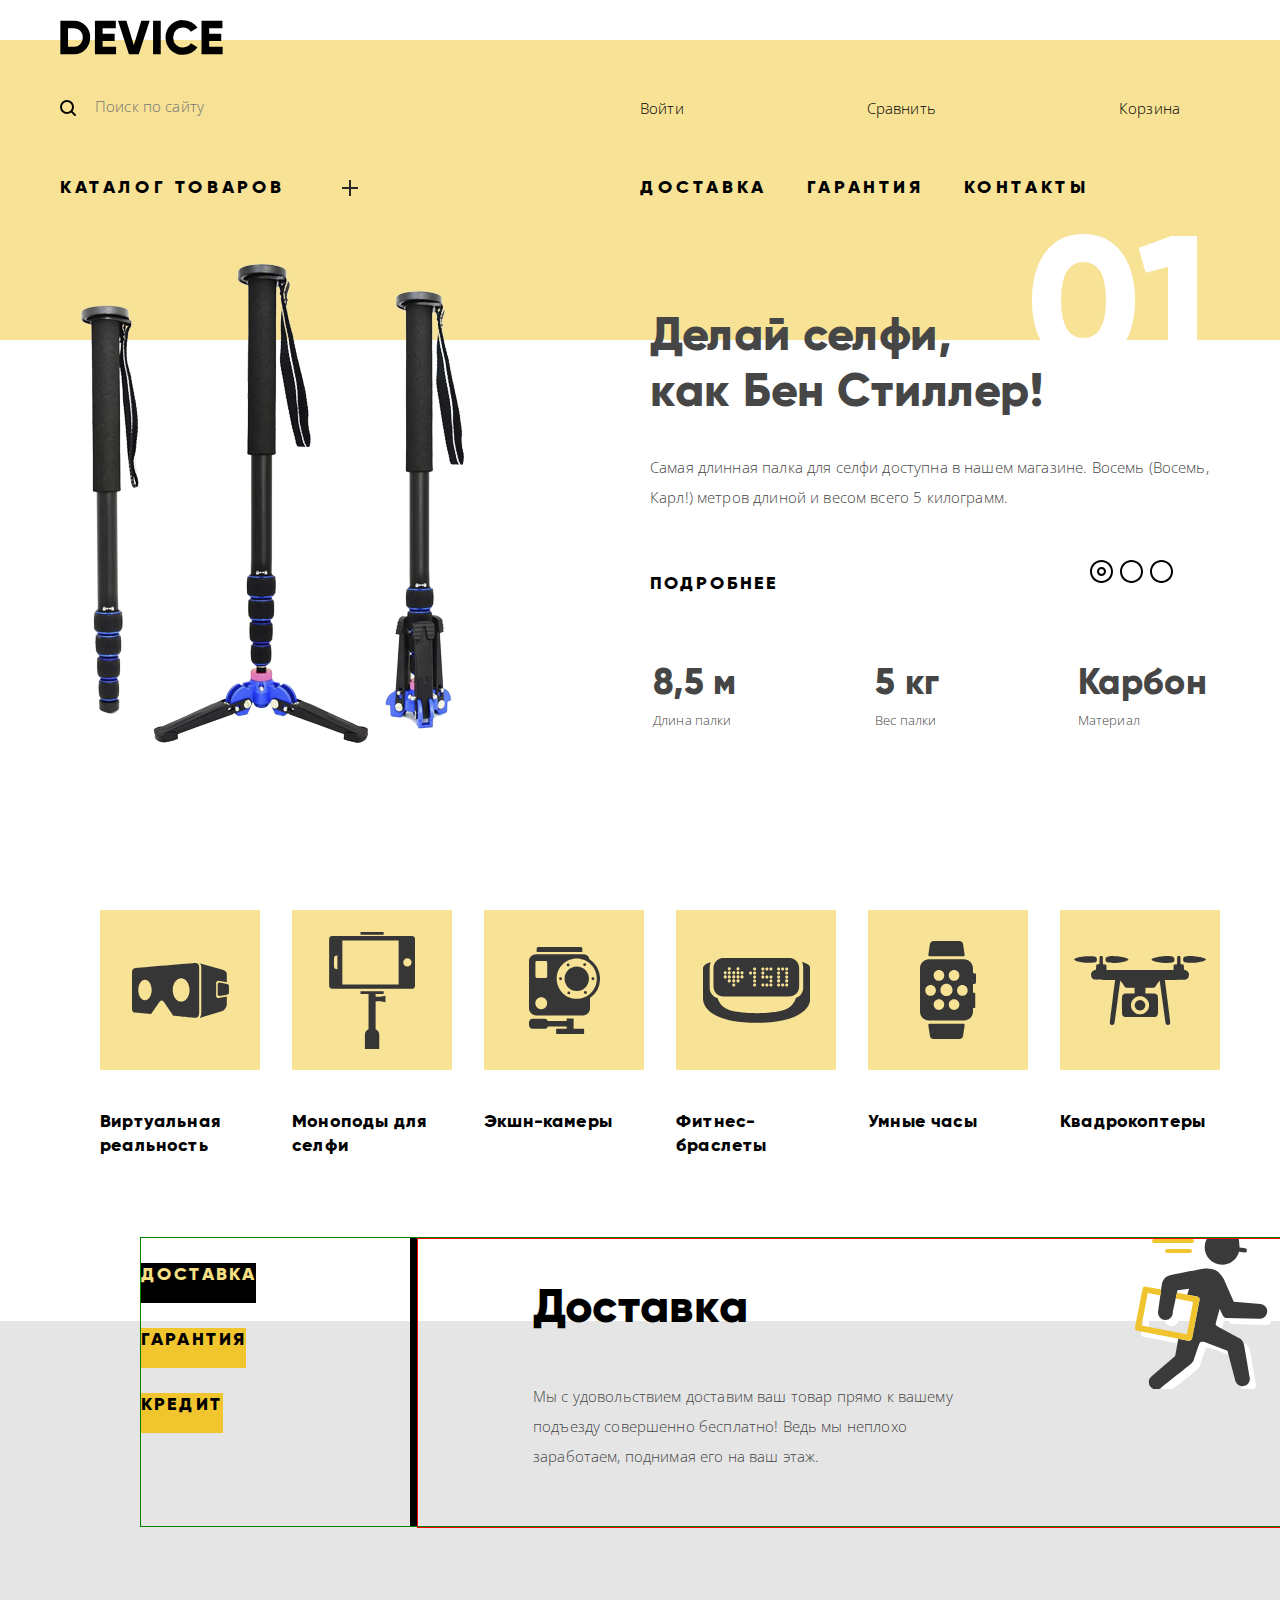
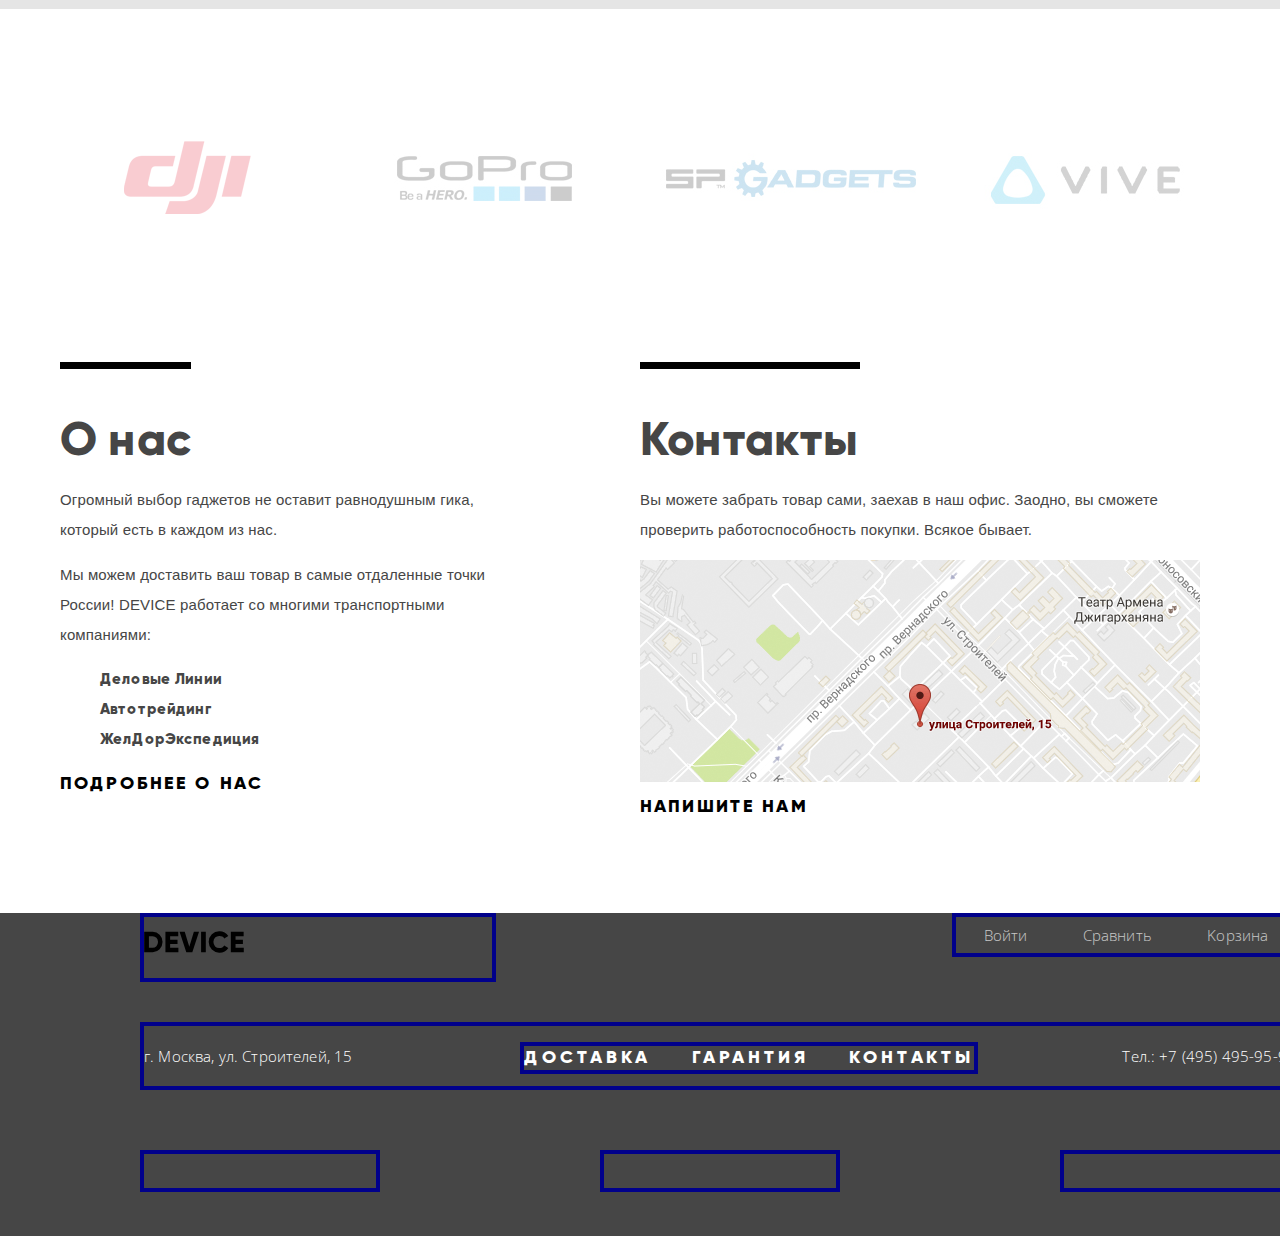
==== commit 956c2c91: "стилизация фильтра каталога" ====
--- a/index.html
+++ b/index.html
@@ -122,18 +122,20 @@
                         <table class="info-table">
 
                             <caption class="visually-hidden">Характеристики товара</caption>
-                            <tr>
-                                <td>Длина палки</td>
-                                <td class="info-table__big">8,5 м</td>
-                            </tr>
-                            <tr>
-                                <td>Вес палки</td>
-                                <td class="info-table__big">5 кг</td>
-                            </tr>
-                            <tr>
-                                <td>Материал</td>
-                                <td class="info-table__big">Карбон</td>
-                            </tr>
+                            <tbody>
+                                <tr>
+                                    <td>Длина палки</td>
+                                    <td class="value">8,5 м</td>
+                                </tr>
+                                <tr>
+                                    <td>Вес палки</td>
+                                    <td class="value">5 кг</td>
+                                </tr>
+                                <tr>
+                                    <td>Материал</td>
+                                    <td class="value">Карбон</td>
+                                </tr>
+                            </tbody>
                         </table>
 
                         <a class="button promo-button" href="#">Подробнее</a>
@@ -144,32 +146,28 @@
 
                 <li class="promo-item promo-item--2">
 
-                    <div class="">
+                    <div class="promo-picture">
 
                         <h3 class="visually-hidden">Фитнес-браслет</h3>
                         <img src="img/slider-2.png" alt="фото фитнес-браслета" width="345" height="485">
 
                     </div>
 
-                    <div class="">
-
-                        <div class="promo-number-block">
-
-                            <div class="promo-line"></div>
-                            <b class="promo-number">02</b>
-
-                        </div>
-
+                    <div class="promo-description">
+
+                        <b class="promo-order">02</b>
                         <p class="promo-title"><strong>Худеем правильно!</strong></p>
                         <p class="promo-text">Мотивирующие фитнес-браслеты помогут найти в себе силы не пропускать занятия и соблюдать диету.</p>
                         <table class="info-table">
                             <caption class="visually-hidden">Характеристики товара</caption>
-                            <tr>
-                                <td>Без подзарядки</td>
-                                <td class="info-table__big">48 часов</td>
-                            </tr>
+                            <tbody>
+                                <tr>
+                                    <td>Без подзарядки</td>
+                                    <td class="value">48 часов</td>
+                                </tr>
+                            </tbody>
                         </table>
-                        <a href="#">Подробнее</a>
+                        <a class="button promo-button" href="#">Подробнее</a>
 
                     </div>
 
@@ -177,35 +175,32 @@
 
                 <li class="promo-item promo-item--3">
 
-                    <div>
+                    <div class="promo-picture promo-picture--3">
                         <h3 class="visually-hidden">Квадрокоптер</h3>
                         <img src="img/slider-3.png" alt="фото квадрокоптера" width="526" height="334">
                     </div>
 
-                    <div>
-
-                        <div class="promo-number-block">
-
-                            <div class="promo-line"></div>
-                            <b class="promo-number">03</b>
-
-                        </div>
-
+                    <div class="promo-description">
+
+                        <b class="promo-order">03</b>
                         <p class="promo-title"><strong>Порхает как бабочка, жалит как пчела!</strong></p>
                         <p class="promo-text">Этот обычный, на первый взгляд, квадрокоптер оснащен мощным лазером, замаскированным под стандартную камеру.</p>
 
                         <table class="info-table">
                             <caption class="visually-hidden">Характеристики товара</caption>
-                            <tr>
-                                <td>Дальность полета</td>
-                                <td class="info-table__big">800 м</td>
-                            </tr>
-                            <tr>
-                                <td>Радиус поражения</td>
-                                <td class="info-table__big">50 м</td>
-                            </tr>
+                            <tbody>
+                                <tr>
+                                    <td>Дальность полета</td>
+                                    <td class="value">800 м</td>
+                                </tr>
+                                <tr>
+                                    <td>Радиус поражения</td>
+                                    <td class="value">50 м</td>
+                                </tr>
+                            </tbody>
                         </table>
-                        <a href="#">Подробнее</a>
+
+                        <a class="button promo-button" href="#">Подробнее</a>
 
                     </div>
                 </li>
@@ -265,7 +260,7 @@
         </div>
     </section>
 
-    <section class="advantages-slader">
+    <section class="advantages-slider">
 
         <h2 class="visually-hidden">Преимущества</h2>
 
@@ -341,14 +336,14 @@
         </div>
     </section>
 
-    <section class="aboutUs container">
+    <section class="container">
 
         <div class="aboutUs-wrap">
 
             <div class="aboutUs">
 
                 <h2 class="visually-hidden">Информация о нас</h2>
-                <h3 class="aboutUs-title">О нас</h3>
+                <h3 class="aboutUs-title aboutUs-title--1">О нас</h3>
                 <p class="aboutUs-text">Огромный выбор гаджетов не оставит равнодушным гика, который есть в каждом из нас.</p>
                 <p class="aboutUs-text">Мы можем доставить ваш товар в самые отдаленные точки России! DEVICE работает со многими транспортными компаниями:</p>
 
@@ -365,7 +360,7 @@
             <div class="contacts">
 
                 <h2 class="visually-hidden">Наши контакты</h2>
-                <h3 class="aboutUs-title">Контакты</h3>
+                <h3 class="aboutUs-title aboutUs-title--2">Контакты</h3>
                 <p class="aboutUs-text">Вы можете забрать товар сами, заехав в наш офис. Заодно, вы сможете проверить работоспособность покупки. Всякое бывает.</p>
                 <img src="img/map.png" alt="г. Москва, ул. Строителей, 15" width="560" height="222"><br>
                 <a class="button" href="#">Напишите нам</a>
@@ -382,7 +377,7 @@
 
     <div class="container">
 
-        <div class="row">
+        <div class="footer-header row">
 
             <a class="footer-logo cow" href="index.html"><img class="" src="img/svg-device/logo-device.svg" alt="logo-device" width="100" height="50"></a>
 
@@ -401,22 +396,31 @@
             </div>
         </div>
 
-        <div class="shop-contacts row">
-            <h2 class="visually-hidden">Контакты магазина</h2>
-            <p class="address">г. Москва, ул. Строителей, 15</p>
-            <p class="phone-number">Тел.:<a  href="tel:+74954959595"> +7 (495) 495-95-95</a></p>
-        </div>
-
-        <div class="sale-info row">
-            <h2 class="visually-hidden">Информация о покупке товара </h2>
-            <ul class="delivery-info">
-                <li><a href="#">Доставка</a></li>
-                <li><a href="#">Гарантия</a></li>
-                <li><a href="#">Контакты</a></li>
-            </ul>
-        </div>
+        <div class="footer-info">
+
+            <div class="shop-contacts row">
+                <h2 class="visually-hidden">Контакты магазина</h2>
+                <p class="address">г. Москва, ул. Строителей, 15</p>
+                <p class="phone-number">Тел.:<a  href="tel:+74954959595"> +7 (495) 495-95-95</a></p>
+            </div>
+
+            <div class="sale-info row">
+                <h2 class="visually-hidden">Информация о покупке товара </h2>
+                <ul class="delivery-info">
+                    <li><a href="#">Доставка</a></li>
+                    <li><a href="#">Гарантия</a></li>
+                    <li><a href="#">Контакты</a></li>
+                </ul>
+            </div>
+
+        </div>
+
 
         <div class="social">
+
+            <div class="footer-line">
+
+            </div>
 
             <div class="social-block">
                 <h2 class="visually-hidden">Ссылки на социальные страницы</h2>
--- a/css/style.css
+++ b/css/style.css
@@ -19,19 +19,6 @@
     color: #464646;
 }
 
-
-a {
-    text-decoration: none;
-}
-ol , li {
-    list-style: none;
-}
-
-ol, ul {
-    margin: 0;
-    padding: 0;
-}
-
 /* BASIC CLASS*/
 
 .visually-hidden {
@@ -114,6 +101,20 @@
     width: 1160px;
 }
 
+.main-navigation a {
+    text-decoration: none;
+}
+
+.main-navigation ol , li {
+    list-style: none;
+}
+
+.main-navigation ol,
+.main-navigation ul {
+    margin: 0;
+    padding: 0;
+}
+
 .row {
     display: flex;
     flex-direction: row;
@@ -126,9 +127,14 @@
 
 }
 
+.form-search {
+    position: relative;
+}
+
 .form-search button{
-    top: 51px;
-    left: 63px;
+    position: absolute;
+    top: 10px;
+    left: 0px;
 
     width: 16px;
     height: 16px;
@@ -139,7 +145,7 @@
 }
 
 .form-search input {
-    padding-left: 20px;
+    padding-left: 35px;
 
     font-family: "Open Sans", sans-serif;
     font-size: 15px;
@@ -154,7 +160,11 @@
 
 .user-navigation {
     display: flex;
-    justify-content: flex-end;
+    justify-content: space-between;
+}
+
+.user-navigation li:first-child {
+
 }
 
 .user-navigation a {
@@ -219,10 +229,23 @@
 
 
 .promo {
-    margin-top: -100px;
-}
-
-
+    margin-top: -130px;
+    margin-bottom: 100px;
+}
+
+.promo a {
+    text-decoration: none;
+}
+
+.promo .container {
+    position: relative; /*для выравнивания promo-toggles */
+}
+
+.promo .container .promo-toggles {
+    position: absolute;
+    top: 350px;
+    right: 0;
+}
 .promo input {
     display: none;
 }
@@ -232,10 +255,6 @@
     font-size: 0;
 
     width: 150px;
-
-    position: absolute;
-    left: 1130px;
-    top: 345px;
 }
 
 
@@ -261,6 +280,7 @@
     padding: 0;
     padding-left: 20px;
     padding-right: 20px;
+    padding-bottom: 100px;
     margin: 0;
 
     height: 485px;
@@ -292,32 +312,29 @@
 
 .promo-picture {
     width: 500px;
+    margin-top: 50px;
+}
+
+.promo-picture--3 {
+    margin-top: 95px;
 }
 
 .promo-description {
     position: relative;
-    padding-top: 70px;
 
     display: flex;
     flex-direction: column;
 
-    margin-left: 125px;
-
-    width: 500px;
-}
-
-.promo-description:nth-child(4) {
-    order: 1;
-
+
+    width: 560px;
 }
 
 .promo-order {
     position: absolute;
 
-    display: flex;
-    justify-content: space-between;
-    top: 0;
+    top: 15px;
     right: 0;
+    z-index: 1;
 
     width: 100%;
     height: 130px;
@@ -328,12 +345,17 @@
     line-height: 179.2px;
     letter-spacing: 0.36px;
     color: #ffffff;
+
+    text-align: right;
 }
 
 .promo-title {
-    width: 395px;
-    height: 100px;
-    margin-top: -45px;
+    order: 1;
+
+    margin: 0;
+    margin-top: 100px;
+    margin-bottom: 30px;
+    z-index: 2;
 
     font-family: "gilroy", sans-serif;
     font-size: 47px;
@@ -343,8 +365,11 @@
 }
 
 .promo-text {
-    margin-top: -20px;
-    margin-bottom: 70px;
+    order: 2;
+
+    padding-top: -20px;
+    margin: 0;
+    margin-bottom: 60px;
 
     width: inherit;
     height: auto;
@@ -359,8 +384,7 @@
 
 
 .info-table {
-    margin-top: 70px;
-
+    order: 4;
     width: 100%;
 
     font-family: "Open Sans", sans-serif;
@@ -373,17 +397,17 @@
 
 .info-table tbody {
     display: flex;
+    flex-direction: row;
+    justify-content: space-between;
 }
 
 .info-table tbody tr{
     display: flex;
     flex-direction: column-reverse;
-    justify-content: space-between;
-
-    padding-right: 80px;
-}
-
-.info-table__big {
+
+}
+
+.info-table .value {
     font-family: "gilroy", sans-serif;
     font-size: 36px;
     font-weight: 300;
@@ -391,6 +415,11 @@
     letter-spacing: 0.36px;
 }
 
+.promo-button {
+    order: 3;
+    margin-bottom: 70px;
+}
+
 /* BLOCK CATEGORY */
 
 .category {
@@ -398,10 +427,13 @@
     justify-content: center;
 }
 
+.category a {
+    text-decoration: none;
+}
+
 .category-items {
     display: flex;
     justify-content: space-between;
-    padding: 105px 0 0 0;
 }
 
 .category-list {
@@ -463,15 +495,24 @@
 .partners {
     display: flex;
     justify-content: center;
-}
+    margin-bottom: 190px;
+}
+
+.partners ul {
+    margin: 0;
+    padding: 0;
+}
+
 .partners-items {
     display: flex;
     justify-content: space-between;
     padding: 94px 0 0 0;
 }
+
 .partners-list {
     font-size: 0;
 }
+
 .partners-icon {
     display: block;
 
@@ -500,22 +541,33 @@
 
 /* BLOCK ADVANTAGES */
 
-.advantages-slader input {
+.advantages-slider input {
     display: none;
 }
 
-.advantages-slader {
+.advantages-slider {
     display: block;
     position: relative;
     margin-left: auto;
     margin-right: auto;
     margin-top: 180px;
+    margin-bottom: 90px;
 
     width: 1445px;
     height: 288px;
 
     background-color: #e5e5e5;
     background-position: center;
+}
+
+.advantages-slider ul li {
+    list-style: none;
+}
+
+.advantages-slider ul,
+.advantages-slider ol{
+    margin: 0;
+    padding: 0;
 }
 
 .advantages-wrap {
@@ -648,17 +700,48 @@
 .aboutUs-wrap {
     display: flex;
     justify-content: space-between;
-    margin-left: auto;
-    margin-right: auto;
-    margin-top: 93px;
-}
+    padding-bottom: 90px;
+}
+
+.aboutUs-wrap a {
+    text-decoration: none;
+}
+
+.aboutUs {
+    width: 40%;
+}
+
 .aboutUs-title {
+    font-size: 0;
+}
+
+.aboutUs-title--1::before {
+    padding-top: 50px;
+
     font-family: "gilroy",sans-serif;
-    font-size: 47px;
     font-weight: 400;
     line-height: 48px;
     letter-spacing: 0.21px;
-}
+    content: "О нас";
+    font-size: 47px;
+
+    border-top: 7px solid black;
+}
+
+.aboutUs-title--2::before {
+    padding-top: 50px;
+
+
+    font-family: "gilroy",sans-serif;
+    font-weight: 400;
+    line-height: 48px;
+    letter-spacing: 0.21px;
+    content: "Контакты";
+    font-size: 47px;
+
+    border-top: 7px solid black;
+}
+
 .aboutUs-text {
     color: #464646;
     font-size: 15px;
@@ -666,6 +749,7 @@
     font-family: "Open Sans - Light",sans-serif;
     line-height: 30px;
 }
+
 .button {
     color: #000000;
     font-family: "gilroy",sans-serif;
@@ -674,6 +758,10 @@
     line-height: 24px;
     text-transform: uppercase;
     letter-spacing: 2.15px;
+}
+
+.contacts {
+    width: 50%;
 }
 
 /* BLOCK FOOTER */
@@ -683,6 +771,20 @@
     height: 323px;
 
     background-color: #464646;
+}
+
+footer a {
+    text-decoration: none;
+}
+
+footer ul {
+    margin: 0;
+    padding: 0;
+}
+
+.footer-header {
+    justify-content: space-between;
+    padding-bottom: 40px;
 }
 
 .footer-logo {
@@ -719,6 +821,17 @@
     opacity: 0.3;
 }
 
+.footer-info {
+    position: relative;
+    padding-bottom: 60px;
+}
+
+.sale-info {
+    position: absolute;
+    top: 20px;
+    left: 380px;
+}
+
 .shop-contacts {
     justify-content: space-between;
 
@@ -755,8 +868,12 @@
 
 .social {
     display: flex;
-}
-
+    justify-content: space-between;
+}
+.footer-line {
+    width: 20%;
+    border:  4px solid darkblue;
+}
 .social-block {
     width: 20%;
 
@@ -813,7 +930,11 @@
     opacity: 0.1;
 }
 
-.filter-titles {
+.form-filter {
+    background-color: #efefef;
+}
+
+/*.filter-titles {
     font-family: "gilroy", sans-serif;
     font-size: 16px;
     font-weight: 400;
@@ -891,3 +1012,152 @@
 .pagination-item a:active {
     opacity: 0.08;
 }
+*/
+/* CATALOG FILTERS*/
+
+.filter-item {
+    margin: 0;
+    padding: 0;
+
+    border: none;
+}
+
+.range-filter {
+    width: 260px;
+    margin-top: 49px;
+}
+
+.filter-item legend {
+    font-size: 18px;
+    line-height: 24px;
+    text-transform: uppercase;
+    font-weight: 700;
+}
+
+.range-controls {
+    position: relative;
+
+    height: 41px;
+    margin-bottom: 15px;
+    padding-top: 39px;
+    padding-right: 20px;
+    padding-left: 20px;
+
+
+
+    border-radius: 5px;
+}
+
+.range-controls .scale {
+    height: 2px;
+
+    background: #d7dcde;
+}
+
+.range-controls .bar {
+    width: 70%;
+    height: 2px;
+
+    background-color: #91c92f;
+}
+
+.range-controls .toggle {
+    position: absolute;
+    top: 31px;
+    left: 0;
+
+    width: 4px;
+    height: 4px;
+    padding: 0;
+
+    border: 8px solid #ffffff;
+    box-shadow: 0 2px 1px 0 #cfcfcf;
+    border-radius: 50%;
+    cursor: pointer;
+}
+
+.range-controls .toggle-min {
+    left: 50px;
+}
+
+.range-controls .toggle-max {
+    left: 110px;
+}
+
+.price-controls {
+    display: flex;
+    font-size: 0;
+}
+
+.price-controls label {
+    display: inline-block;
+    width: 50%;
+
+    font-size: 16px;
+    text-transform: uppercase;
+}
+
+.price-controls input {
+    width: 60px;
+    padding: 8px 10px;
+    margin-left: 10px;
+
+    font-family: Roboto, Arial, sans-serif;
+    font-size: 16px;
+    text-align: center;
+    color: #283136;
+
+    border: none;
+    border-radius: 5px;
+    background: #efefef;
+}
+
+.max-price {
+    text-align: right;
+}
+
+/*CHECKBOX*/
+
+
+.checkbox__icon {
+    display:inline-block;
+    color:#999
+}
+input[type="checkbox"]:checked ~ .checkbox__icon {
+    color:black;
+}
+
+.checkbox__icon::before {
+    font-family:"icons", sans-serif;
+    speak:none;
+    font-style:normal;
+    font-weight:400;
+    font-variant:normal;
+    text-transform:none;
+
+}
+.icon--check:before,input[type="checkbox"]:checked ~ .checkbox__icon:before{
+    content:"\e601"
+}
+.icon--check-empty:before,
+.checkbox__icon:before {
+    content:"\e600"
+}
+@font-face {
+    font-family:"icons";
+    font-weight:400;
+    font-style:normal;
+    src:url([data-uri]) format("woff")
+}
+.checkbox-two {
+    font-size: 30px;
+}
+
+.catalog-links label {
+    color: #000000;
+    font-family: "gilroy", sans-serif;
+    font-size: 18px;
+    font-weight: 400;
+    line-height: 24px;
+    letter-spacing: 0.18px;
+}
